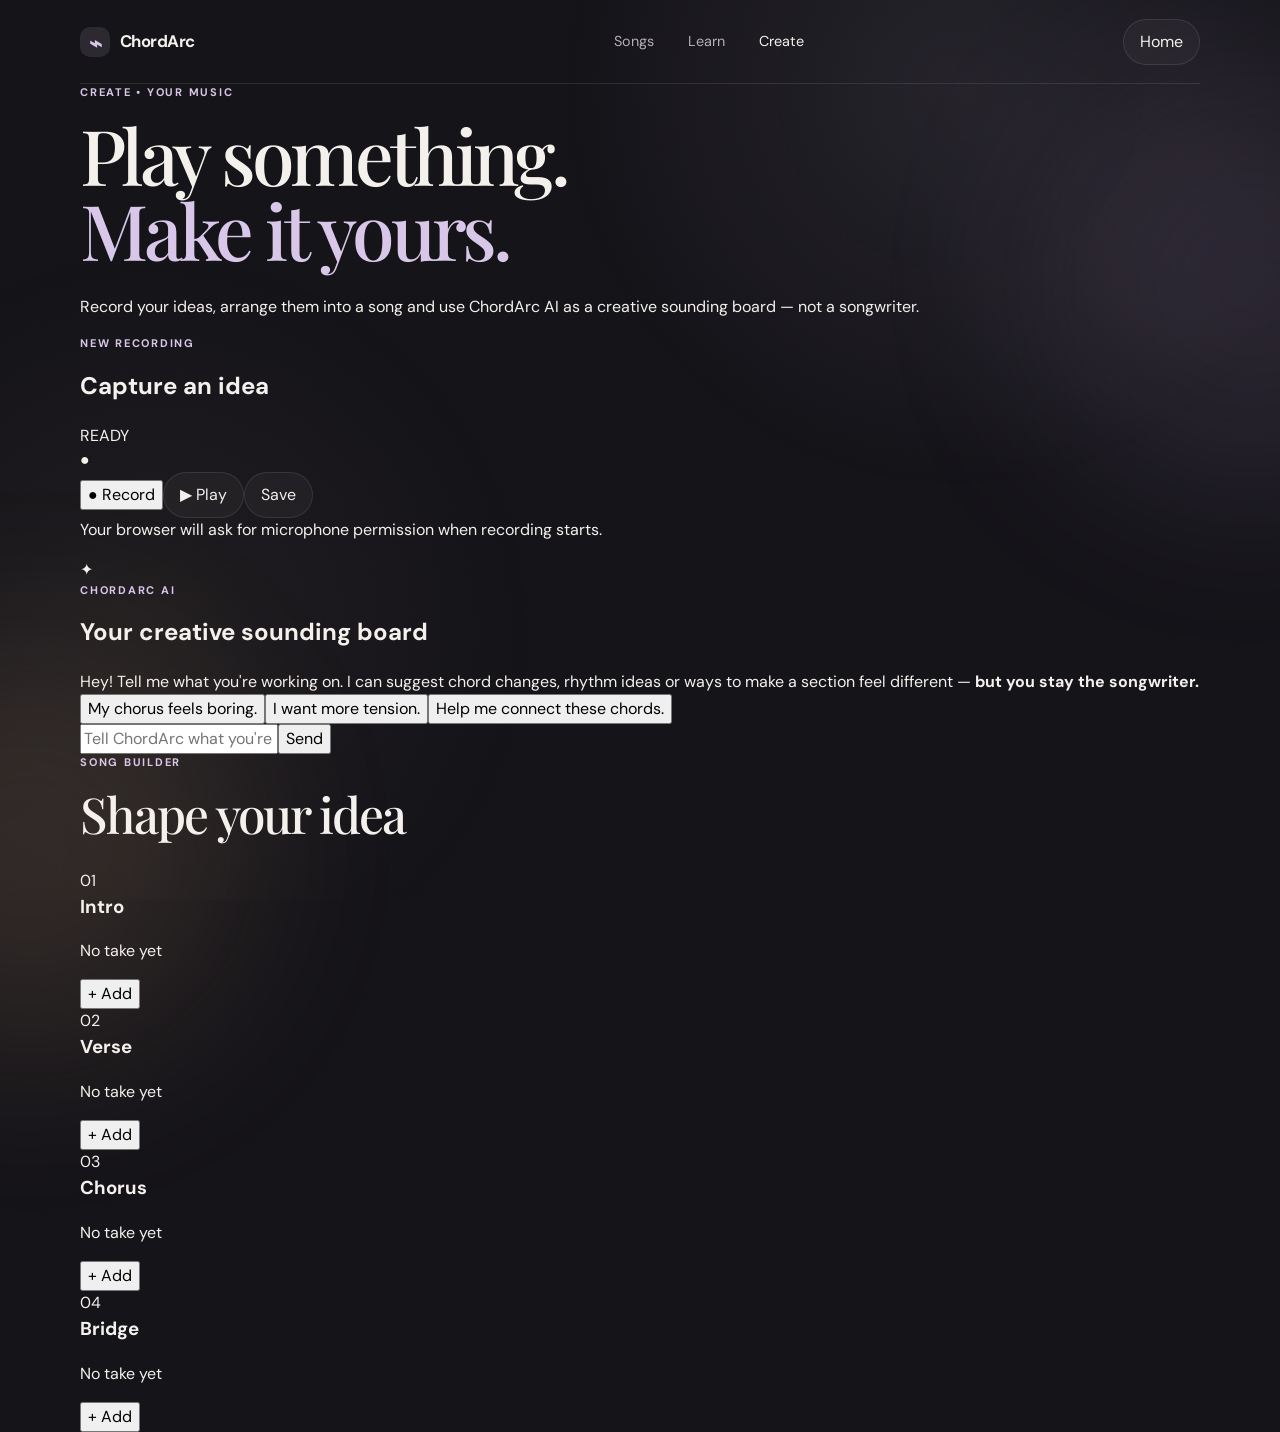
==== create.html @ e97c6695 "Add ChordArc Create workspace" ====
<!DOCTYPE html>
<html lang="en">
<head>
  <meta charset="UTF-8" /><meta name="viewport" content="width=device-width, initial-scale=1.0" />
  <title>Create — ChordArc</title>
  <link rel="preconnect" href="https://fonts.googleapis.com" /><link rel="preconnect" href="https://fonts.gstatic.com" crossorigin />
  <link href="https://fonts.googleapis.com/css2?family=DM+Sans:wght@400;500;600;700&family=Playfair+Display:wght@500;600&display=swap" rel="stylesheet" />
  <link rel="stylesheet" href="styles.css" /><link rel="stylesheet" href="pages.css" />
</head>
<body>
  <div class="ambient ambient-one"></div><div class="ambient ambient-two"></div>
  <header class="site-header"><a class="brand" href="index.html"><span class="brand-mark">⌁</span><span>ChordArc</span></a><nav class="main-nav"><a href="index.html">Songs</a><a href="learn.html">Learn</a><a class="active" href="create.html">Create</a></nav><a class="nav-button" href="index.html">Home</a></header>
  <main class="page-main shell">
    <section class="page-hero create-hero"><p class="eyebrow">CREATE • YOUR MUSIC</p><h1>Play something.<br /><em>Make it yours.</em></h1><p class="page-intro">Record your ideas, arrange them into a song and use ChordArc AI as a creative sounding board — not a songwriter.</p></section>
    <section class="create-workspace">
      <div class="record-panel">
        <div class="workspace-top"><div><p class="eyebrow">NEW RECORDING</p><h2>Capture an idea</h2></div><span class="record-status" id="recordStatus">READY</span></div>
        <div class="record-visual"><div class="record-circle"><span id="recordIcon">●</span></div><div class="wave-lines"><i></i><i></i><i></i><i></i><i></i><i></i><i></i></div></div>
        <div class="record-controls"><button class="record-button" id="recordButton" onclick="toggleRecording()"><span>●</span> Record</button><button class="quiet-button" onclick="showCreateToast('Playback will be available once you record a take.')">▶ Play</button><button class="quiet-button" onclick="showCreateToast('Save your take after recording.')">Save</button></div>
        <p class="record-note">Your browser will ask for microphone permission when recording starts.</p>
      </div>
      <aside class="ai-panel">
        <div class="ai-heading"><div class="ai-avatar">✦</div><div><p class="eyebrow">CHORDARC AI</p><h2>Your creative sounding board</h2></div></div>
        <div class="chat-messages" id="chatMessages"><div class="chat ai">Hey! Tell me what you're working on. I can suggest chord changes, rhythm ideas or ways to make a section feel different — <strong>but you stay the songwriter.</strong></div></div>
        <div class="suggestions"><button onclick="askAI('My chorus feels boring.')">My chorus feels boring.</button><button onclick="askAI('I want more tension.')">I want more tension.</button><button onclick="askAI('Help me connect these chords.')">Help me connect these chords.</button></div>
        <form class="chat-input" onsubmit="sendAI(event)"><input id="aiInput" placeholder="Tell ChordArc what you're hearing..." autocomplete="off" /><button>Send</button></form>
      </aside>
    </section>
    <section class="learning-section"><div class="section-heading"><div><p class="eyebrow">SONG BUILDER</p><h2>Shape your idea</h2></div></div><div class="song-builder"><div class="builder-section"><span>01</span><div><h3>Intro</h3><p>No take yet</p></div><button onclick="showCreateToast('Add a recording to this section.')">+ Add</button></div><div class="builder-section"><span>02</span><div><h3>Verse</h3><p>No take yet</p></div><button onclick="showCreateToast('Add a recording to this section.')">+ Add</button></div><div class="builder-section"><span>03</span><div><h3>Chorus</h3><p>No take yet</p></div><button onclick="showCreateToast('Add a recording to this section.')">+ Add</button></div><div class="builder-section"><span>04</span><div><h3>Bridge</h3><p>No take yet</p></div><button onclick="showCreateToast('Add a recording to this section.')">+ Add</button></div></div></section>
  </main>
  <div class="toast" id="createToast"></div>
  <script>
    let recording=false;
    function toggleRecording(){recording=!recording;document.getElementById('recordButton').innerHTML=recording?'<span>■</span> Stop recording':'<span>●</span> Record';document.getElementById('recordStatus').textContent=recording?'RECORDING':'READY';document.getElementById('recordIcon').textContent=recording?'■':'●';}
    function showCreateToast(m){const t=document.getElementById('createToast');t.textContent=m;t.classList.add('show');clearTimeout(window.ct);window.ct=setTimeout(()=>t.classList.remove('show'),2600);}
    function addMessage(text, cls){const d=document.createElement('div');d.className='chat '+cls;d.textContent=text;document.getElementById('chatMessages').appendChild(d);d.scrollIntoView({behavior:'smooth'});}
    function askAI(text){document.getElementById('aiInput').value=text;sendAI(new Event('submit'));}
    function sendAI(e){e.preventDefault();const input=document.getElementById('aiInput');const text=input.value.trim();if(!text)return;addMessage(text,'user');input.value='';setTimeout(()=>{let reply='Try changing one thing at a time. Keep your original idea, then experiment with the last chord, rhythm, or voicing and compare the feel.';if(text.toLowerCase().includes('boring'))reply='Try changing the rhythm before changing the chords. You could also hold the final chord longer or use a different voicing in the chorus to make it feel larger.';if(text.toLowerCase().includes('tension'))reply='For more tension, try a chord that wants to resolve. A dominant 7th or a borrowed chord can create movement without rewriting your whole progression.';if(text.toLowerCase().includes('connect'))reply='Keep the common tones between the two chords ringing, and look for the smallest possible finger movement. That usually makes a transition feel smoother.';addMessage(reply,'ai');},450);}
  </script>
</body>
</html>
---- styles.css ----
:root {
  --bg: #151419;
  --surface: rgba(31, 29, 36, 0.78);
  --surface-strong: #24212a;
  --text: #f4f0ec;
  --muted: #b5afb7;
  --line: rgba(244, 240, 236, 0.1);
  --accent: #d8c7e8;
  --accent-strong: #c8afdF;
  --warm: #e9c9a7;
  --radius: 24px;
  --shadow: 0 24px 70px rgba(0, 0, 0, 0.22);
}

* { box-sizing: border-box; }
html { scroll-behavior: smooth; }
body {
  margin: 0;
  color: var(--text);
  background: var(--bg);
  font-family: "DM Sans", sans-serif;
  line-height: 1.5;
  overflow-x: hidden;
  transition: background 700ms ease;
}
body::before {
  content: "";
  position: fixed;
  inset: 0;
  pointer-events: none;
  background: radial-gradient(circle at 75% 10%, rgba(216,199,232,.09), transparent 32%), radial-gradient(circle at 12% 70%, rgba(233,201,167,.05), transparent 30%);
  z-index: -2;
}
body[data-vibe="sad"] { --accent: #b9c8df; --accent-strong: #9fb2d1; }
body[data-vibe="warm"] { --accent: #efd0a9; --accent-strong: #e1b988; }
body[data-vibe="calm"] { --accent: #b8d2c4; --accent-strong: #9fbeae; }
body[data-vibe="romantic"] { --accent: #dfb9c8; --accent-strong: #d19eb3; }

button, input { font: inherit; }
button { cursor: pointer; }
a { color: inherit; text-decoration: none; }
.shell { width: min(1120px, calc(100% - 40px)); margin-inline: auto; }

.ambient { position: fixed; width: 420px; height: 420px; border-radius: 50%; filter: blur(90px); opacity: .14; pointer-events: none; z-index: -1; }
.ambient-one { background: #aa91c3; top: 8%; right: -180px; }
.ambient-two { background: #d2a87d; bottom: -160px; left: -180px; }

.site-header { width: min(1120px, calc(100% - 40px)); margin: 0 auto; height: 84px; display: flex; align-items: center; justify-content: space-between; border-bottom: 1px solid var(--line); }
.brand { display: flex; align-items: center; gap: 10px; font-weight: 700; letter-spacing: -.03em; font-size: 1.05rem; }
.brand-mark { display: inline-grid; place-items: center; width: 30px; height: 30px; border-radius: 10px; background: rgba(216,199,232,.12); color: var(--accent); font-size: 1.4rem; }
.main-nav { display: flex; gap: 34px; margin-left: 100px; }
.main-nav a { color: var(--muted); font-size: .9rem; transition: color .2s; }
.main-nav a:hover, .main-nav a.active { color: var(--text); }
.nav-button, .quiet-button { border: 1px solid var(--line); background: rgba(255,255,255,.035); color: var(--text); border-radius: 999px; padding: 10px 16px; }
.nav-button:hover, .quiet-button:hover { background: rgba(255,255,255,.07); }

.hero { min-height: 620px; display: grid; grid-template-columns: 1.2fr .8fr; gap: 80px; align-items: center; padding-block: 80px 100px; }
.eyebrow { margin: 0 0 16px; color: var(--accent); font-size: .69rem; font-weight: 700; letter-spacing: .16em; }
h1, h2, h3, p { margin-top: 0; }
h1 { font-family: "Playfair Display", serif; font-size: clamp(3.3rem, 6vw, 5.8rem); line-height: .98; letter-spacing: -.055em; font-weight: 500; margin-bottom: 28px; }
h1 em { color: var(--accent); font-style: normal; }
.hero-text { max-width: 570px; color: var(--muted); font-size: 1.05rem; margin-bottom: 34px; }
.search-box { display: flex; align-items: center; gap: 10px; width: min(620px, 100%); padding: 7px; border: 1px solid var(--line); background: rgba(255,255,255,.045); border-radius: 16px; box-shadow: var(--shadow); }
.search-icon { color: var(--muted); font-size: 1.7rem; padding-left: 10px; transform: translateY(-2px); }
.search-box input { flex: 1; min-width: 0; border: 0; outline: 0; background: transparent; color: var(--text); padding: 12px 2px; }
.search-box input::placeholder { color: #7f7a82; }
.search-box button, .primary-button { border: 0; background: var(--accent); color: #28222b; font-weight: 700; border-radius: 11px; padding: 12px 18px; }
.search-results { margin-top: 8px; color: var(--muted); font-size: .9rem; }
.search-result { padding: 11px 14px; background: var(--surface); border: 1px solid var(--line); border-radius: 12px; margin-top: 6px; cursor: pointer; }
.search-result:hover { border-color: rgba(216,199,232,.3); }

.hero-card { width: min(340px, 100%); justify-self: end; padding: 26px; border: 1px solid var(--line); background: linear-gradient(145deg, rgba(216,199,232,.11), rgba(255,255,255,.025)); border-radius: 30px; box-shadow: var(--shadow); transform: rotate(2deg); }
.mini-card-top { display: flex; justify-content: space-between; color: var(--muted); font-size: .65rem; letter-spacing: .14em; }
.record-orb { width: 190px; height: 190px; margin: 35px auto 25px; border-radius: 50%; display: grid; place-items: center; background: radial-gradient(circle, #27242c 0 10%, #3b3642 11% 13%, #252229 14% 32%, #3a3440 33% 35%, #242128 36%); box-shadow: inset 0 0 0 1px rgba(255,255,255,.08), 0 20px 50px rgba(0,0,0,.25); }
.record-orb span { width: 45px; height: 45px; display: grid; place-items: center; border-radius: 50%; background: var(--accent); color: #28222b; }
.hero-card h2 { text-align: center; margin-bottom: 2px; font-family: "Playfair Display", serif; font-weight: 500; font-size: 1.7rem; }
.hero-card p { text-align: center; color: var(--muted); font-size: .88rem; }
.mini-progression { display: flex; justify-content: center; gap: 8px; margin: 24px 0 18px; }
.mini-progression span { padding: 7px 12px; border: 1px solid var(--line); border-radius: 9px; background: rgba(255,255,255,.035); font-weight: 600; font-size: .85rem; }
.mini-strum { display: flex; justify-content: center; gap: 16px; color: var(--accent); font-size: 1.2rem; }
.text-link, .card-link { background: none; border: 0; color: var(--accent); font-weight: 600; padding: 0; }
.text-link { display: block; margin: 22px auto 0; }

.section { padding-block: 80px; }
.section-heading { display: flex; align-items: end; justify-content: space-between; gap: 20px; margin-bottom: 30px; }
.section-heading h2, .practice-banner h2 { font-family: "Playfair Display", serif; font-size: clamp(2rem, 4vw, 3.1rem); line-height: 1.05; letter-spacing: -.04em; font-weight: 500; margin: 0; }
.song-grid { display: grid; grid-template-columns: repeat(4, 1fr); gap: 14px; }
.song-card { min-width: 0; padding: 12px; border: 1px solid var(--line); background: rgba(255,255,255,.025); border-radius: 20px; transition: transform .25s, border-color .25s, background .25s; cursor: pointer; }
.song-card:hover { transform: translateY(-5px); border-color: rgba(255,255,255,.18); background: rgba(255,255,255,.045); }
.song-art { height: 190px; border-radius: 14px; display: grid; place-items: center; font-size: 2.5rem; margin-bottom: 14px; }
.vibe-sad .song-art { background: linear-gradient(145deg, #28303c, #4b5365); color: #d1d9e8; }
.vibe-warm .song-art { background: linear-gradient(145deg, #504338, #9a7957); color: #f1d6b5; }
.vibe-calm .song-art { background: linear-gradient(145deg, #283632, #5d756c); color: #c8ddd3; }
.vibe-romantic .song-art { background: linear-gradient(145deg, #49343e, #805d6a); color: #e7c8d3; }
.song-info { padding: 0 4px 5px; }
.song-info h3 { font-size: .96rem; margin-bottom: 2px; }
.song-info p { color: var(--muted); font-size: .78rem; margin: 0; }
.difficulty { display: inline-block; margin: 8px 4px 2px; padding: 4px 8px; border-radius: 999px; background: rgba(255,255,255,.06); color: var(--muted); font-size: .65rem; }

.learn-section { border-top: 1px solid var(--line); }
.learn-grid { display: grid; grid-template-columns: 1.3fr 1fr 1fr; gap: 14px; }
.learn-card { position: relative; min-height: 320px; padding: 25px; border: 1px solid var(--line); border-radius: var(--radius); background: rgba(255,255,255,.025); overflow: hidden; cursor: pointer; transition: transform .25s, background .25s; }
.learn-card:hover { transform: translateY(-4px); background: rgba(255,255,255,.045); }
.learn-card.featured { background: linear-gradient(145deg, rgba(216,199,232,.12), rgba(255,255,255,.025)); }
.card-number { color: #77717b; font-size: .72rem; letter-spacing: .12em; }
.learn-card h3 { margin: 45px 0 6px; font-family: "Playfair Display", serif; font-size: 1.6rem; font-weight: 500; }
.learn-card p { color: var(--muted); font-size: .85rem; max-width: 240px; }
.card-link { position: absolute; bottom: 25px; left: 25px; font-size: .78rem; }
.fake-chord { position: absolute; right: 24px; top: 30px; width: 72px; height: 95px; display: flex; justify-content: space-between; padding: 0 7px; border-left: 2px solid rgba(255,255,255,.28); border-right: 2px solid rgba(255,255,255,.28); }
.fake-chord::before { content: ""; position: absolute; inset: 5px 0; background: repeating-linear-gradient(to bottom, rgba(255,255,255,.28) 0 1px, transparent 1px 18px); }
.fake-chord i { position: relative; z-index: 1; width: 7px; height: 7px; border-radius: 50%; background: var(--accent); margin-top: 29px; box-shadow: 0 0 0 3px rgba(216,199,232,.1); }
.fake-chord.large { width: 92px; height: 120px; }

.practice-banner { margin-top: 80px; margin-bottom: 80px; padding: 55px; border: 1px solid var(--line); border-radius: 30px; background: linear-gradient(120deg, rgba(233,201,167,.08), rgba(216,199,232,.08)); display: flex; align-items: center; justify-content: space-between; gap: 40px; }
.practice-banner p:not(.eyebrow) { color: var(--muted); max-width: 550px; margin: 15px 0 0; }
.practice-beat { display: flex; gap: 8px; align-items: center; color: var(--accent); font-size: 1.5rem; }
.practice-beat span:nth-child(2), .practice-beat span:nth-child(5) { transform: translateY(12px); }
.site-footer { border-top: 1px solid var(--line); padding-block: 30px 50px; display: flex; justify-content: space-between; color: var(--muted); font-size: .8rem; }
.site-footer > div { color: var(--text); font-weight: 600; display: flex; gap: 8px; align-items: center; }

.modal-backdrop { position: fixed; inset: 0; z-index: 10; display: grid; place-items: center; padding: 20px; background: rgba(10,9,12,.72); backdrop-filter: blur(12px); }
.modal-backdrop[hidden] { display: none; }
.modal { position: relative; width: min(560px, 100%); max-height: 90vh; overflow: auto; padding: 36px; border: 1px solid var(--line); border-radius: 28px; background: #211f26; box-shadow: var(--shadow); }
.modal-close { position: absolute; right: 18px; top: 14px; width: 36px; height: 36px; border: 0; background: rgba(255,255,255,.06); color: var(--text); border-radius: 50%; font-size: 1.5rem; }
.modal h2 { font-family: "Playfair Display", serif; font-size: 2.5rem; margin-bottom: 2px; font-weight: 500; }
.modal > p:not(.eyebrow) { color: var(--muted); }
.modal-meta { display: flex; flex-wrap: wrap; gap: 8px; margin: 22px 0 28px; }
.modal-meta span { padding: 7px 10px; border: 1px solid var(--line); border-radius: 999px; color: var(--muted); font-size: .72rem; }
.modal-block { padding: 20px 0; border-top: 1px solid var(--line); }
.modal-block h3 { font-size: .78rem; text-transform: uppercase; letter-spacing: .1em; color: var(--muted); }
.progression { display: flex; gap: 10px; }
.progression b { display: grid; place-items: center; width: 54px; height: 54px; border-radius: 13px; background: rgba(216,199,232,.1); color: var(--accent); }
.strumming { display: flex; gap: 20px; font-size: 1.5rem; color: var(--accent); margin-bottom: 8px; }
.modal-block p { color: var(--muted); font-size: .82rem; margin: 0; }
.primary-button { margin-top: 10px; }
.toast { position: fixed; left: 50%; bottom: 25px; transform: translate(-50%, 20px); opacity: 0; pointer-events: none; padding: 12px 17px; border: 1px solid var(--line); border-radius: 999px; background: #26232c; color: var(--text); font-size: .8rem; transition: opacity .25s, transform .25s; z-index: 20; }
.toast.show { opacity: 1; transform: translate(-50%, 0); }

@media (max-width: 850px) {
  .main-nav { margin-left: 0; }
  .hero { grid-template-columns: 1fr; gap: 45px; padding-top: 55px; }
  .hero-card { justify-self: start; width: min(390px, 100%); }
  .song-grid { grid-template-columns: repeat(2, 1fr); }
  .learn-grid { grid-template-columns: 1fr; }
}
@media (max-width: 600px) {
  .shell, .site-header { width: min(100% - 28px, 1120px); }
  .site-header { height: 70px; }
  .main-nav { gap: 15px; }
  .nav-button { display: none; }
  h1 { font-size: 3.15rem; }
  .hero { padding-block: 50px 70px; }
  .search-box button { padding-inline: 13px; }
  .song-grid { grid-template-columns: 1fr 1fr; gap: 9px; }
  .song-art { height: 150px; }
  .practice-banner { padding: 32px 25px; align-items: flex-start; flex-direction: column; }
  .practice-beat { display: none; }
  .site-footer { flex-direction: column; gap: 10px; }
}
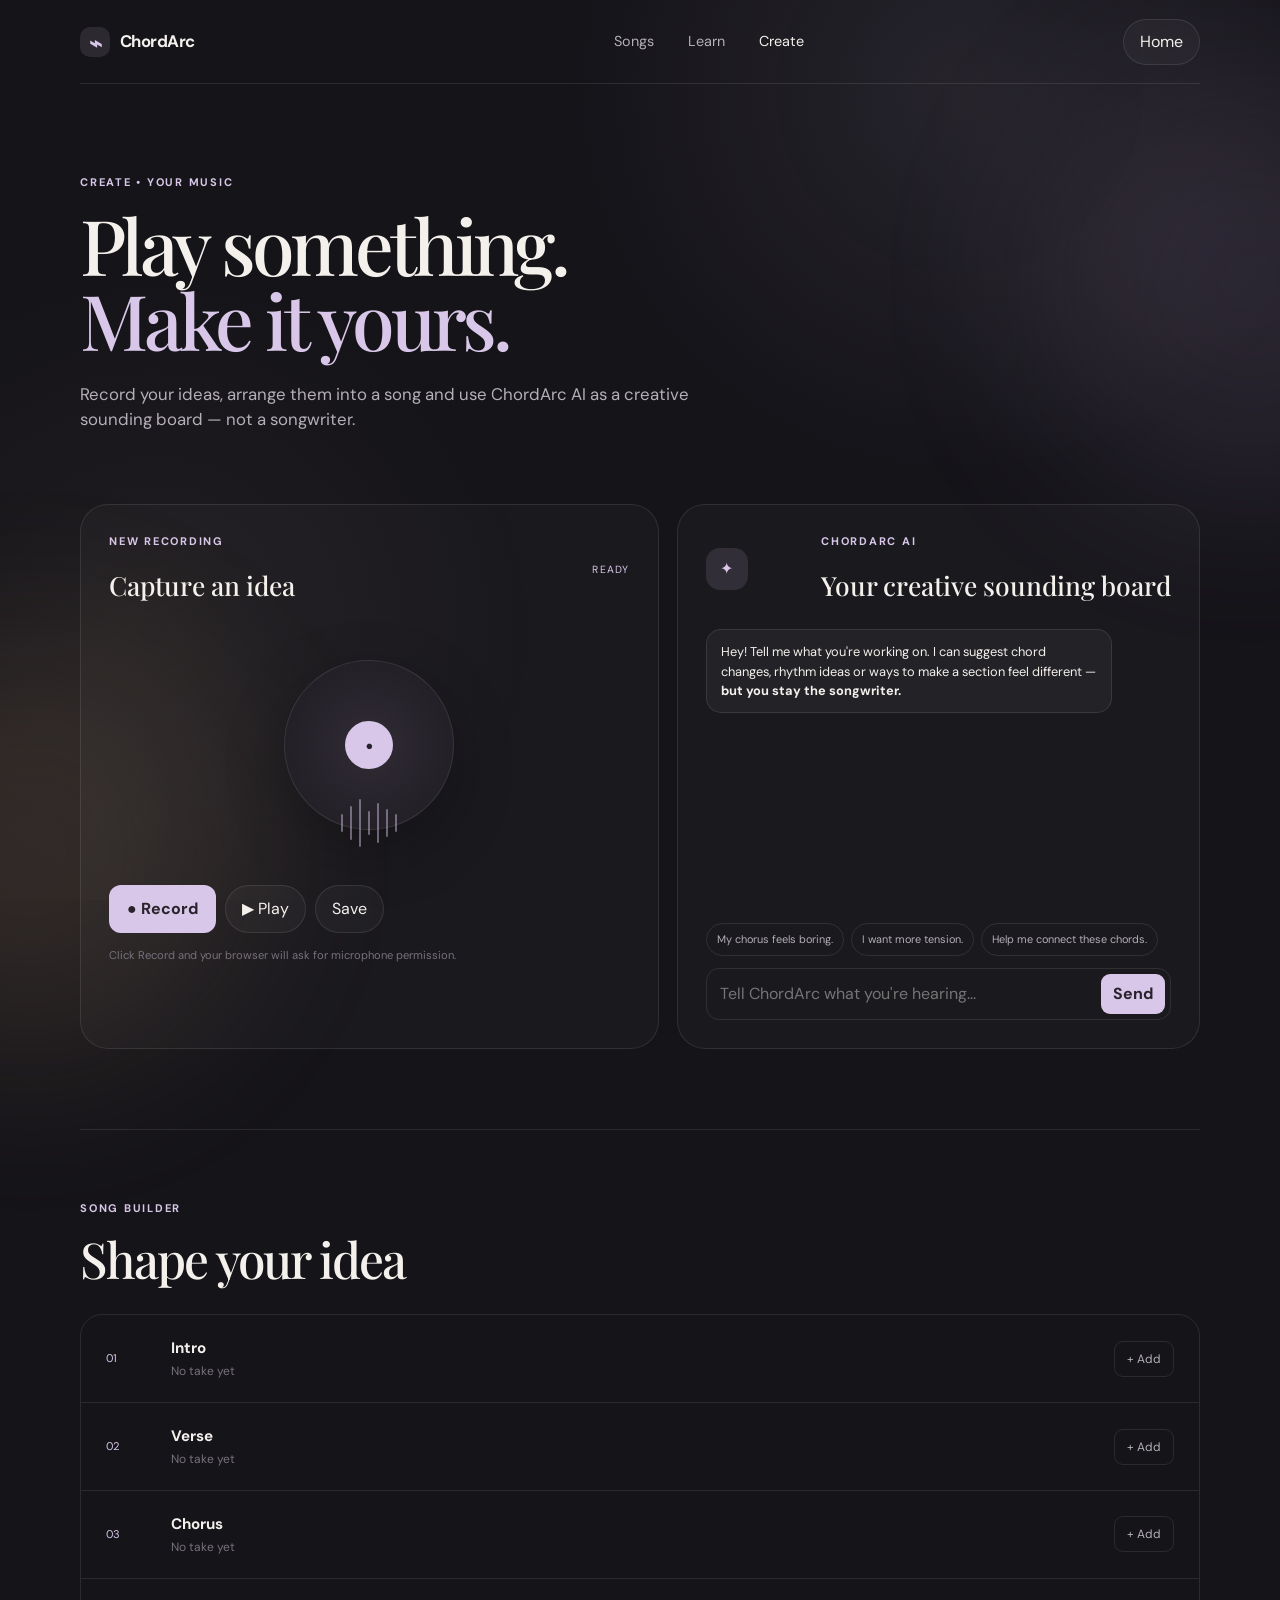
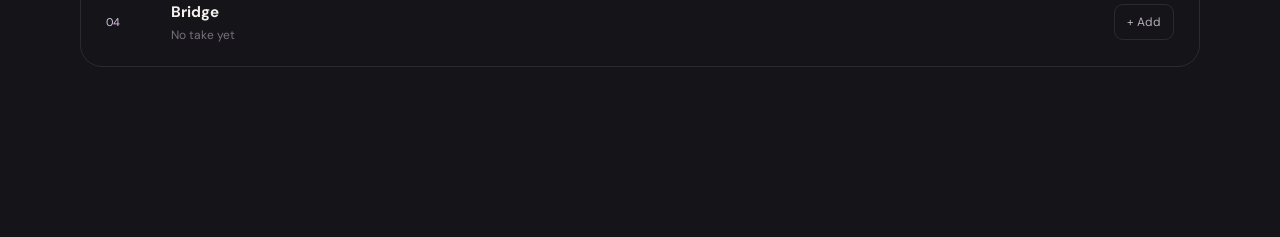
==== commit b83f882e: "Add real browser guitar recording and playback" ====
--- a/create.html
+++ b/create.html
@@ -1,41 +1,9 @@
-<!DOCTYPE html>
-<html lang="en">
-<head>
-  <meta charset="UTF-8" /><meta name="viewport" content="width=device-width, initial-scale=1.0" />
-  <title>Create — ChordArc</title>
-  <link rel="preconnect" href="https://fonts.googleapis.com" /><link rel="preconnect" href="https://fonts.gstatic.com" crossorigin />
-  <link href="https://fonts.googleapis.com/css2?family=DM+Sans:wght@400;500;600;700&family=Playfair+Display:wght@500;600&display=swap" rel="stylesheet" />
-  <link rel="stylesheet" href="styles.css" /><link rel="stylesheet" href="pages.css" />
-</head>
-<body>
-  <div class="ambient ambient-one"></div><div class="ambient ambient-two"></div>
-  <header class="site-header"><a class="brand" href="index.html"><span class="brand-mark">⌁</span><span>ChordArc</span></a><nav class="main-nav"><a href="index.html">Songs</a><a href="learn.html">Learn</a><a class="active" href="create.html">Create</a></nav><a class="nav-button" href="index.html">Home</a></header>
-  <main class="page-main shell">
-    <section class="page-hero create-hero"><p class="eyebrow">CREATE • YOUR MUSIC</p><h1>Play something.<br /><em>Make it yours.</em></h1><p class="page-intro">Record your ideas, arrange them into a song and use ChordArc AI as a creative sounding board — not a songwriter.</p></section>
-    <section class="create-workspace">
-      <div class="record-panel">
-        <div class="workspace-top"><div><p class="eyebrow">NEW RECORDING</p><h2>Capture an idea</h2></div><span class="record-status" id="recordStatus">READY</span></div>
-        <div class="record-visual"><div class="record-circle"><span id="recordIcon">●</span></div><div class="wave-lines"><i></i><i></i><i></i><i></i><i></i><i></i><i></i></div></div>
-        <div class="record-controls"><button class="record-button" id="recordButton" onclick="toggleRecording()"><span>●</span> Record</button><button class="quiet-button" onclick="showCreateToast('Playback will be available once you record a take.')">▶ Play</button><button class="quiet-button" onclick="showCreateToast('Save your take after recording.')">Save</button></div>
-        <p class="record-note">Your browser will ask for microphone permission when recording starts.</p>
-      </div>
-      <aside class="ai-panel">
-        <div class="ai-heading"><div class="ai-avatar">✦</div><div><p class="eyebrow">CHORDARC AI</p><h2>Your creative sounding board</h2></div></div>
-        <div class="chat-messages" id="chatMessages"><div class="chat ai">Hey! Tell me what you're working on. I can suggest chord changes, rhythm ideas or ways to make a section feel different — <strong>but you stay the songwriter.</strong></div></div>
-        <div class="suggestions"><button onclick="askAI('My chorus feels boring.')">My chorus feels boring.</button><button onclick="askAI('I want more tension.')">I want more tension.</button><button onclick="askAI('Help me connect these chords.')">Help me connect these chords.</button></div>
-        <form class="chat-input" onsubmit="sendAI(event)"><input id="aiInput" placeholder="Tell ChordArc what you're hearing..." autocomplete="off" /><button>Send</button></form>
-      </aside>
-    </section>
-    <section class="learning-section"><div class="section-heading"><div><p class="eyebrow">SONG BUILDER</p><h2>Shape your idea</h2></div></div><div class="song-builder"><div class="builder-section"><span>01</span><div><h3>Intro</h3><p>No take yet</p></div><button onclick="showCreateToast('Add a recording to this section.')">+ Add</button></div><div class="builder-section"><span>02</span><div><h3>Verse</h3><p>No take yet</p></div><button onclick="showCreateToast('Add a recording to this section.')">+ Add</button></div><div class="builder-section"><span>03</span><div><h3>Chorus</h3><p>No take yet</p></div><button onclick="showCreateToast('Add a recording to this section.')">+ Add</button></div><div class="builder-section"><span>04</span><div><h3>Bridge</h3><p>No take yet</p></div><button onclick="showCreateToast('Add a recording to this section.')">+ Add</button></div></div></section>
-  </main>
-  <div class="toast" id="createToast"></div>
-  <script>
-    let recording=false;
-    function toggleRecording(){recording=!recording;document.getElementById('recordButton').innerHTML=recording?'<span>■</span> Stop recording':'<span>●</span> Record';document.getElementById('recordStatus').textContent=recording?'RECORDING':'READY';document.getElementById('recordIcon').textContent=recording?'■':'●';}
-    function showCreateToast(m){const t=document.getElementById('createToast');t.textContent=m;t.classList.add('show');clearTimeout(window.ct);window.ct=setTimeout(()=>t.classList.remove('show'),2600);}
-    function addMessage(text, cls){const d=document.createElement('div');d.className='chat '+cls;d.textContent=text;document.getElementById('chatMessages').appendChild(d);d.scrollIntoView({behavior:'smooth'});}
-    function askAI(text){document.getElementById('aiInput').value=text;sendAI(new Event('submit'));}
-    function sendAI(e){e.preventDefault();const input=document.getElementById('aiInput');const text=input.value.trim();if(!text)return;addMessage(text,'user');input.value='';setTimeout(()=>{let reply='Try changing one thing at a time. Keep your original idea, then experiment with the last chord, rhythm, or voicing and compare the feel.';if(text.toLowerCase().includes('boring'))reply='Try changing the rhythm before changing the chords. You could also hold the final chord longer or use a different voicing in the chorus to make it feel larger.';if(text.toLowerCase().includes('tension'))reply='For more tension, try a chord that wants to resolve. A dominant 7th or a borrowed chord can create movement without rewriting your whole progression.';if(text.toLowerCase().includes('connect'))reply='Keep the common tones between the two chords ringing, and look for the smallest possible finger movement. That usually makes a transition feel smoother.';addMessage(reply,'ai');},450);}
-  </script>
-</body>
-</html>
+<!DOCTYPE html><html lang="en"><head><meta charset="UTF-8"/><meta name="viewport" content="width=device-width,initial-scale=1.0"/><title>Create — ChordArc</title><link rel="preconnect" href="https://fonts.googleapis.com"/><link rel="preconnect" href="https://fonts.gstatic.com" crossorigin/><link href="https://fonts.googleapis.com/css2?family=DM+Sans:wght@400;500;600;700&family=Playfair+Display:wght@500;600&display=swap" rel="stylesheet"/><link rel="stylesheet" href="styles.css"/><link rel="stylesheet" href="pages.css"/></head><body><div class="ambient ambient-one"></div><div class="ambient ambient-two"></div><header class="site-header"><a class="brand" href="index.html"><span class="brand-mark">⌁</span><span>ChordArc</span></a><nav class="main-nav"><a href="index.html">Songs</a><a href="learn.html">Learn</a><a class="active" href="create.html">Create</a></nav><a class="nav-button" href="index.html">Home</a></header><main class="page-main shell"><section class="page-hero create-hero"><p class="eyebrow">CREATE • YOUR MUSIC</p><h1>Play something.<br/><em>Make it yours.</em></h1><p class="page-intro">Record your ideas, arrange them into a song and use ChordArc AI as a creative sounding board — not a songwriter.</p></section><section class="create-workspace"><div class="record-panel" id="recordPanel"><div class="workspace-top"><div><p class="eyebrow">NEW RECORDING</p><h2>Capture an idea</h2></div><span class="record-status" id="recordStatus">READY</span></div><div class="record-visual"><div class="record-circle"><span id="recordIcon">●</span></div><div class="wave-lines"><i></i><i></i><i></i><i></i><i></i><i></i><i></i></div></div><div class="record-controls"><button class="record-button" id="recordButton" type="button" onclick="toggleRecording()"><span>●</span> Record</button><button class="quiet-button" id="playButton" type="button" onclick="playRecording()" disabled>▶ Play</button><button class="quiet-button" id="saveButton" type="button" onclick="downloadRecording()" disabled>Save</button></div><audio id="audioPlayer" controls hidden></audio><p class="record-note" id="recordNote">Click Record and your browser will ask for microphone permission.</p></div><aside class="ai-panel"><div class="ai-heading"><div class="ai-avatar">✦</div><div><p class="eyebrow">CHORDARC AI</p><h2>Your creative sounding board</h2></div></div><div class="chat-messages" id="chatMessages"><div class="chat ai">Hey! Tell me what you're working on. I can suggest chord changes, rhythm ideas or ways to make a section feel different — <strong>but you stay the songwriter.</strong></div></div><div class="suggestions"><button type="button" onclick="askAI('My chorus feels boring.')">My chorus feels boring.</button><button type="button" onclick="askAI('I want more tension.')">I want more tension.</button><button type="button" onclick="askAI('Help me connect these chords.')">Help me connect these chords.</button></div><form class="chat-input" onsubmit="sendAI(event)"><input id="aiInput" placeholder="Tell ChordArc what you're hearing..." autocomplete="off"/><button>Send</button></form></aside></section><section class="learning-section"><div class="section-heading"><div><p class="eyebrow">SONG BUILDER</p><h2>Shape your idea</h2></div></div><div class="song-builder"><div class="builder-section"><span>01</span><div><h3>Intro</h3><p id="introStatus">No take yet</p></div><button type="button" onclick="addTake('Intro')">+ Add</button></div><div class="builder-section"><span>02</span><div><h3>Verse</h3><p id="verseStatus">No take yet</p></div><button type="button" onclick="addTake('Verse')">+ Add</button></div><div class="builder-section"><span>03</span><div><h3>Chorus</h3><p id="chorusStatus">No take yet</p></div><button type="button" onclick="addTake('Chorus')">+ Add</button></div><div class="builder-section"><span>04</span><div><h3>Bridge</h3><p id="bridgeStatus">No take yet</p></div><button type="button" onclick="addTake('Bridge')">+ Add</button></div></div></section></main><div class="toast" id="createToast"></div><script>
+let mediaRecorder=null;let audioChunks=[];let recordingBlob=null;let recordingUrl=null;let stream=null;
+async function toggleRecording(){if(mediaRecorder&&mediaRecorder.state==='recording'){stopRecording();return}if(!navigator.mediaDevices||!navigator.mediaDevices.getUserMedia){showCreateToast('Microphone recording is not supported in this browser.');return}try{stream=await navigator.mediaDevices.getUserMedia({audio:true});audioChunks=[];const options=MediaRecorder.isTypeSupported('audio/webm;codecs=opus')?{mimeType:'audio/webm;codecs=opus'}:{};mediaRecorder=new MediaRecorder(stream,options);mediaRecorder.ondataavailable=e=>{if(e.data.size)audioChunks.push(e.data)};mediaRecorder.onstop=()=>{recordingBlob=new Blob(audioChunks,{type:mediaRecorder.mimeType||'audio/webm'});if(recordingUrl)URL.revokeObjectURL(recordingUrl);recordingUrl=URL.createObjectURL(recordingBlob);const player=document.getElementById('audioPlayer');player.src=recordingUrl;player.hidden=false;document.getElementById('playButton').disabled=false;document.getElementById('saveButton').disabled=false;document.getElementById('recordNote').textContent='Take recorded. Use Play to listen, Save to download, or add it to a section.';if(stream){stream.getTracks().forEach(t=>t.stop());stream=null}};mediaRecorder.start();document.getElementById('recordButton').innerHTML='<span>■</span> Stop recording';document.getElementById('recordStatus').textContent='RECORDING';document.getElementById('recordIcon').textContent='■';document.getElementById('recordPanel').classList.add('recording');document.getElementById('recordNote').textContent='Recording your microphone…';}catch(err){showCreateToast(err.name==='NotAllowedError'?'Microphone permission was denied. Allow it in your browser settings and try again.':'Could not access your microphone.');}}
+function stopRecording(){if(mediaRecorder&&mediaRecorder.state==='recording')mediaRecorder.stop();document.getElementById('recordButton').innerHTML='<span>●</span> Record';document.getElementById('recordStatus').textContent='READY';document.getElementById('recordIcon').textContent='●';document.getElementById('recordPanel').classList.remove('recording')}
+function playRecording(){const p=document.getElementById('audioPlayer');if(!recordingUrl)return;p.hidden=false;p.play().catch(()=>showCreateToast('Press Play on the audio player to listen.'))}
+function downloadRecording(){if(!recordingUrl)return;const a=document.createElement('a');a.href=recordingUrl;a.download='chordarc-guitar-take.webm';a.click()}
+function addTake(section){if(!recordingUrl){showCreateToast('Record a take first.');return}document.getElementById(section.toLowerCase()+'Status').textContent='Your recorded take • ready to play';showCreateToast(`Take added to ${section}.`)}
+function showCreateToast(m){const t=document.getElementById('createToast');t.textContent=m;t.classList.add('show');clearTimeout(window.ct);window.ct=setTimeout(()=>t.classList.remove('show'),3000)}function addMessage(text,cls){const d=document.createElement('div');d.className='chat '+cls;d.textContent=text;document.getElementById('chatMessages').appendChild(d);d.scrollIntoView({behavior:'smooth'})}function askAI(text){document.getElementById('aiInput').value=text;sendAI(new Event('submit'))}function sendAI(e){e.preventDefault();const input=document.getElementById('aiInput');const text=input.value.trim();if(!text)return;addMessage(text,'user');input.value='';setTimeout(()=>{let reply='Try changing one thing at a time. Keep your original idea, then experiment with the last chord, rhythm, or voicing and compare the feel.';const q=text.toLowerCase();if(q.includes('boring'))reply='Try changing the rhythm before changing the chords. You could also hold the final chord longer or use a different voicing in the chorus to make it feel larger.';else if(q.includes('tension'))reply='For more tension, try a chord that wants to resolve. A dominant 7th can create movement without rewriting your whole progression.';else if(q.includes('connect'))reply='Keep common tones ringing and look for the smallest possible finger movement. That usually makes a transition feel smoother.';addMessage(reply,'ai')},450)}
+</script></body></html>
--- a/pages.css
+++ b/pages.css
@@ -0,0 +1 @@
+.page-main{padding-bottom:100px}.page-hero{padding:90px 0 65px;max-width:780px}.page-hero h1{margin-bottom:25px}.page-hero h1 em{color:var(--accent);font-style:normal}.page-intro{color:var(--muted);font-size:1.05rem;max-width:680px}.learning-section{padding:70px 0;border-top:1px solid var(--line)}.lesson-grid{display:grid;grid-template-columns:repeat(3,1fr);gap:14px}.lesson-card{position:relative;text-align:left;min-height:310px;padding:25px;border:1px solid var(--line);border-radius:var(--radius);background:rgba(255,255,255,.025);color:var(--text);cursor:pointer;transition:.25s}.lesson-card:hover{transform:translateY(-4px);background:rgba(255,255,255,.045);border-color:rgba(255,255,255,.18)}.lesson-featured{background:linear-gradient(145deg,rgba(216,199,232,.12),rgba(255,255,255,.025))}.lesson-tag{color:var(--muted);font-size:.67rem;letter-spacing:.12em}.lesson-card h3{font-family:"Playfair Display",serif;font-weight:500;font-size:1.55rem;margin:35px 0 5px}.lesson-card p{color:var(--muted);font-size:.83rem;margin-bottom:20px}.lesson-card b{color:var(--accent);font-size:.78rem}.chord-diagram{position:absolute;right:25px;top:28px;width:75px;height:100px;display:grid;grid-template-columns:repeat(6,1fr);align-items:start;color:var(--muted);font-size:.7rem}.chord-diagram i{height:88px;border-left:1px solid rgba(255,255,255,.25);grid-row:2}.chord-diagram:after{content:"";position:absolute;left:0;right:0;top:20px;height:2px;background:rgba(255,255,255,.35);box-shadow:0 18px 0 rgba(255,255,255,.2),0 36px 0 rgba(255,255,255,.2),0 54px 0 rgba(255,255,255,.2)}.chord-diagram .dot{position:absolute;width:9px;height:9px;border:0;border-radius:50%;background:var(--accent);z-index:2}.skill-grid{display:grid;grid-template-columns:repeat(4,1fr);gap:14px}.skill-card{min-height:210px;padding:24px;border:1px solid var(--line);border-radius:20px;background:rgba(255,255,255,.025);color:var(--text);text-align:left;cursor:pointer;transition:.25s}.skill-card:hover{transform:translateY(-4px);background:rgba(255,255,255,.045);border-color:rgba(255,255,255,.18)}.skill-card>span{color:var(--accent);font-size:.7rem}.skill-card h3{font-family:"Playfair Display",serif;font-weight:500;font-size:1.35rem;margin:35px 0 8px}.skill-card p{color:var(--muted);font-size:.82rem}.lesson-big-diagram{height:250px;margin:25px 0;border:1px solid var(--line);border-radius:18px;background:rgba(255,255,255,.025);position:relative}.big-strings{position:absolute;left:55px;right:55px;top:40px;display:flex;justify-content:space-between;z-index:1}.big-strings i{border-left:1px solid rgba(255,255,255,.3);height:175px}.big-frets{position:absolute;left:55px;right:55px;top:40px;display:flex;flex-direction:column;gap:34px;z-index:2}.big-frets span{height:1px;background:rgba(255,255,255,.25)}.big-nut{position:absolute;left:55px;right:55px;top:36px;height:5px;background:rgba(255,255,255,.55);border-radius:3px;z-index:3}.big-dots{position:absolute;left:55px;right:55px;top:40px;height:175px;z-index:5;pointer-events:none}.big-dot{position:absolute;width:22px;height:22px;margin-left:-11px;margin-top:-11px;border-radius:50%;background:var(--accent);color:#28222b;display:grid;place-items:center;font-size:.6rem;font-weight:700;box-shadow:0 4px 12px rgba(0,0,0,.25)}.string-labels{position:absolute;left:45px;right:45px;bottom:13px;display:flex;justify-content:space-between;color:#77717b;font-size:.62rem}.open-label{position:absolute;left:45px;right:45px;top:8px;display:flex;justify-content:space-between;color:#77717b;font-size:.75rem}.create-workspace{display:grid;grid-template-columns:1.05fr .95fr;gap:18px;padding:10px 0 80px}.record-panel,.ai-panel{border:1px solid var(--line);border-radius:28px;background:rgba(255,255,255,.025);padding:28px}.workspace-top,.ai-heading{display:flex;justify-content:space-between;align-items:center;gap:15px}.workspace-top h2,.ai-heading h2{font-family:"Playfair Display",serif;font-weight:500;margin:0;font-size:1.65rem}.record-status{font-size:.65rem;letter-spacing:.12em;color:var(--accent)}.record-visual{height:280px;display:grid;place-items:center;position:relative}.record-circle{width:170px;height:170px;border-radius:50%;display:grid;place-items:center;background:radial-gradient(circle,#302b34,#1e1b22);box-shadow:0 20px 60px rgba(0,0,0,.25),inset 0 0 0 1px var(--line)}.record-circle span{width:48px;height:48px;border-radius:50%;display:grid;place-items:center;background:var(--accent);color:#28222b;font-size:.8rem}.record-panel.recording .record-circle span{animation:pulse 1.2s infinite}@keyframes pulse{50%{transform:scale(1.12);opacity:.75}}.wave-lines{position:absolute;left:8%;right:8%;bottom:35px;display:flex;align-items:center;justify-content:center;gap:7px;height:55px}.wave-lines i{width:2px;height:var(--h,30px);background:rgba(216,199,232,.45);border-radius:4px}.wave-lines i:nth-child(1){--h:18px}.wave-lines i:nth-child(2){--h:34px}.wave-lines i:nth-child(3){--h:48px}.wave-lines i:nth-child(4){--h:24px}.wave-lines i:nth-child(5){--h:40px}.wave-lines i:nth-child(6){--h:28px}.wave-lines i:nth-child(7){--h:18px}.record-controls{display:flex;gap:9px;flex-wrap:wrap}.record-button{border:0;border-radius:12px;padding:12px 18px;background:var(--accent);color:#28222b;font-weight:700;cursor:pointer}.quiet-button{cursor:pointer}.record-note{color:#77717b;font-size:.7rem;margin:14px 0 0}.ai-avatar{width:42px;height:42px;border-radius:14px;background:rgba(216,199,232,.12);display:grid;place-items:center;color:var(--accent)}.chat-messages{height:280px;overflow:auto;margin:24px 0 14px;padding-right:4px}.chat{max-width:88%;padding:12px 14px;border-radius:15px;margin-bottom:10px;font-size:.8rem;line-height:1.5}.chat.ai{background:rgba(255,255,255,.045);border:1px solid var(--line)}.chat.user{margin-left:auto;background:rgba(216,199,232,.12);color:#eee6f3}.suggestions{display:flex;gap:7px;flex-wrap:wrap;margin-bottom:12px}.suggestions button{border:1px solid var(--line);background:transparent;color:var(--muted);border-radius:999px;padding:7px 10px;font-size:.68rem;cursor:pointer}.chat-input{display:flex;gap:7px;border:1px solid var(--line);border-radius:13px;padding:5px}.chat-input input{flex:1;min-width:0;border:0;outline:0;background:transparent;color:var(--text);padding:8px}.chat-input button{border:0;background:var(--accent);color:#28222b;border-radius:9px;padding:8px 12px;font-weight:700;cursor:pointer}.song-builder{border:1px solid var(--line);border-radius:22px;overflow:hidden}.builder-section{display:grid;grid-template-columns:55px 1fr auto;align-items:center;gap:10px;padding:22px 25px;border-bottom:1px solid var(--line)}.builder-section:last-child{border-bottom:0}.builder-section>span{color:var(--accent);font-size:.7rem}.builder-section h3{margin:0 0 2px;font-size:.95rem}.builder-section p{margin:0;color:#77717b;font-size:.75rem}.builder-section button{border:1px solid var(--line);background:transparent;color:var(--muted);border-radius:9px;padding:8px 12px;font-size:.75rem;cursor:pointer}.create-hero{padding-bottom:45px}.toast{position:fixed;left:50%;bottom:25px;transform:translate(-50%,20px);opacity:0;pointer-events:none;padding:12px 17px;border:1px solid var(--line);border-radius:999px;background:#26232c;color:var(--text);font-size:.8rem;transition:.25s;z-index:20}.toast.show{opacity:1;transform:translate(-50%,0)}@media(max-width:850px){.lesson-grid,.skill-grid{grid-template-columns:1fr 1fr}.create-workspace{grid-template-columns:1fr}}@media(max-width:600px){.lesson-grid,.skill-grid{grid-template-columns:1fr}.page-hero{padding-top:55px}.record-panel,.ai-panel{padding:22px}.builder-section{grid-template-columns:35px 1fr auto}}
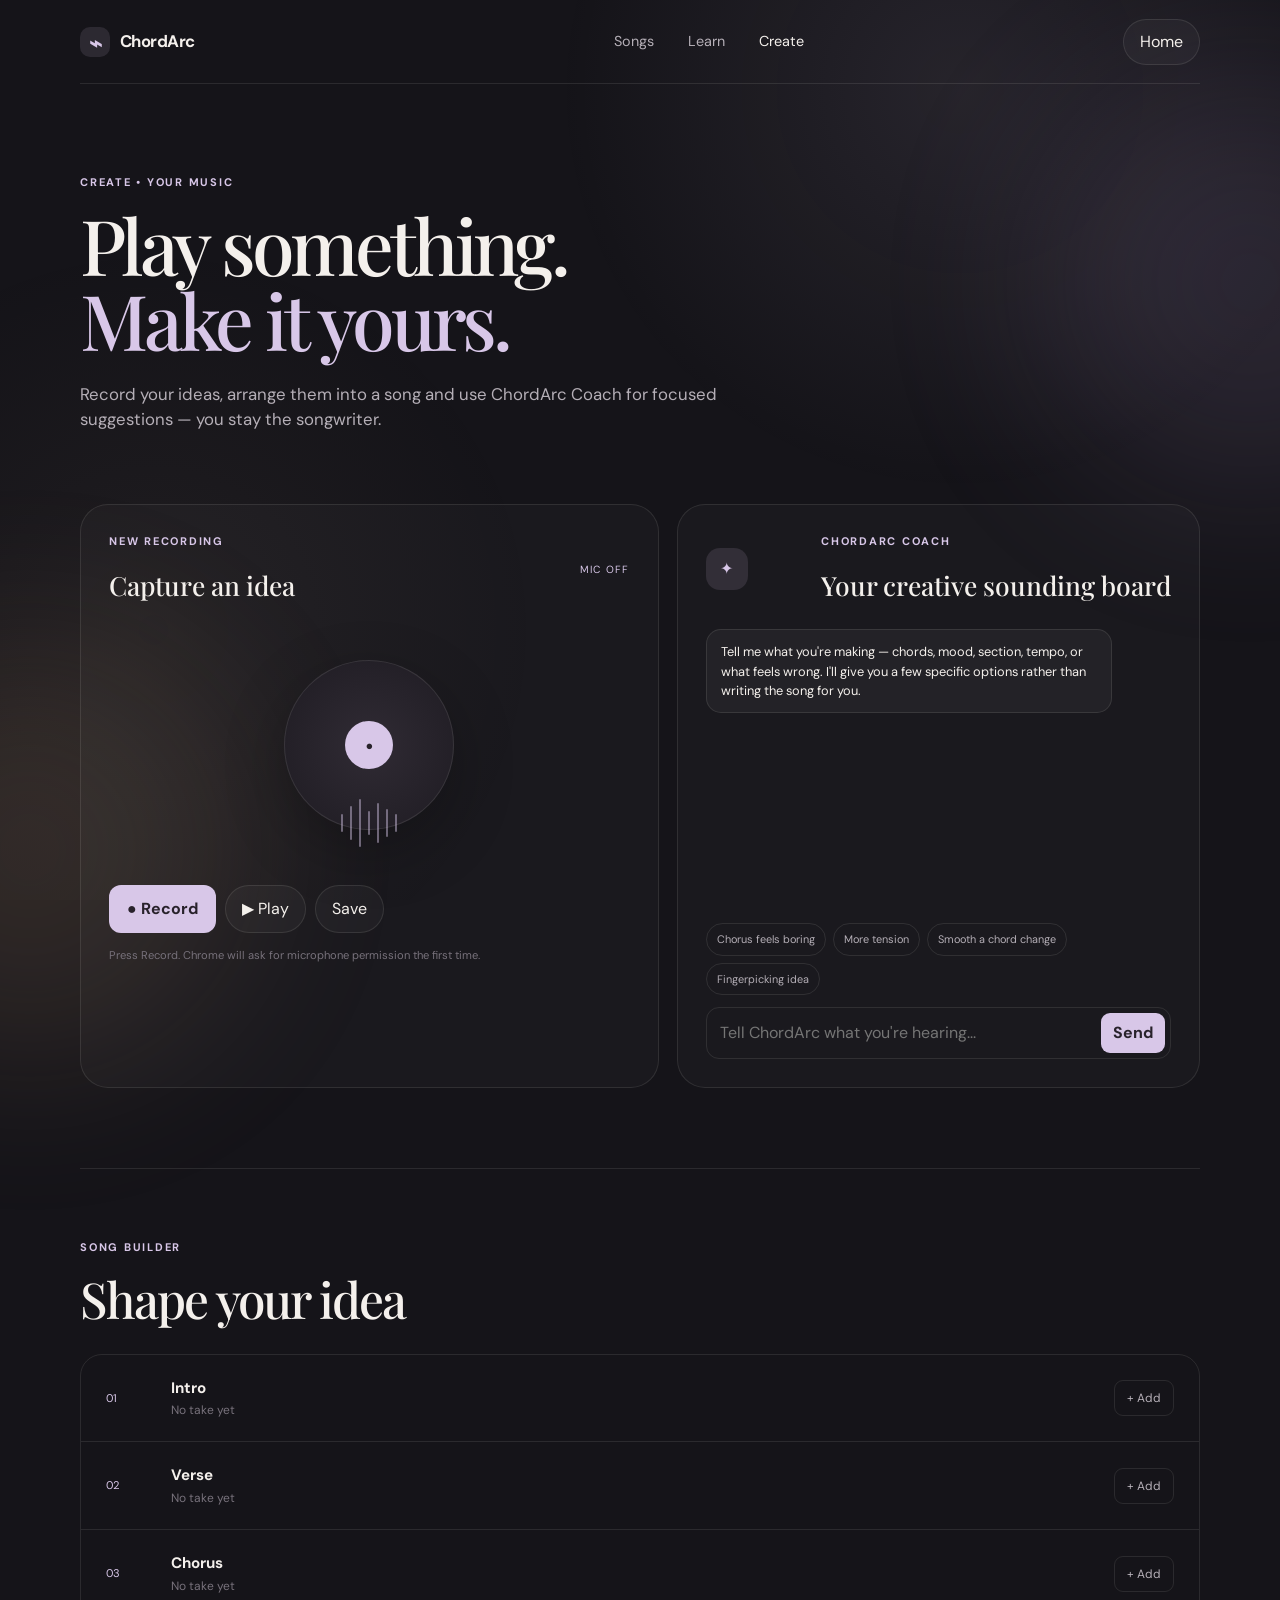
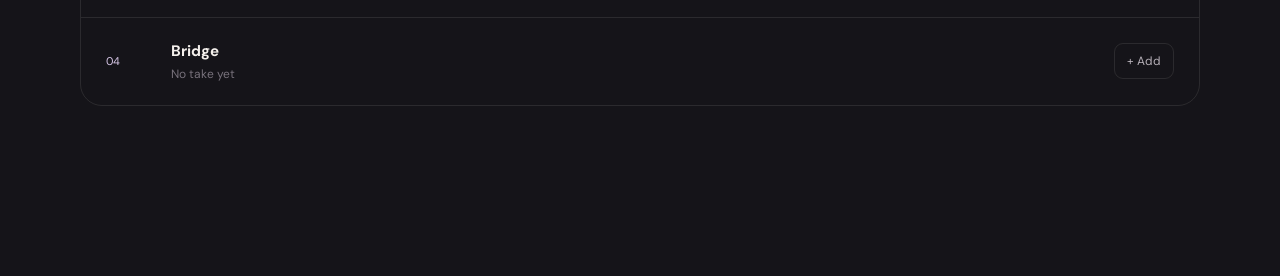
==== commit 8f764d95: "Improve recording reliability and make guitar coach more useful" ====
--- a/create.html
+++ b/create.html
@@ -1,9 +1,9 @@
-<!DOCTYPE html><html lang="en"><head><meta charset="UTF-8"/><meta name="viewport" content="width=device-width,initial-scale=1.0"/><title>Create — ChordArc</title><link rel="preconnect" href="https://fonts.googleapis.com"/><link rel="preconnect" href="https://fonts.gstatic.com" crossorigin/><link href="https://fonts.googleapis.com/css2?family=DM+Sans:wght@400;500;600;700&family=Playfair+Display:wght@500;600&display=swap" rel="stylesheet"/><link rel="stylesheet" href="styles.css"/><link rel="stylesheet" href="pages.css"/></head><body><div class="ambient ambient-one"></div><div class="ambient ambient-two"></div><header class="site-header"><a class="brand" href="index.html"><span class="brand-mark">⌁</span><span>ChordArc</span></a><nav class="main-nav"><a href="index.html">Songs</a><a href="learn.html">Learn</a><a class="active" href="create.html">Create</a></nav><a class="nav-button" href="index.html">Home</a></header><main class="page-main shell"><section class="page-hero create-hero"><p class="eyebrow">CREATE • YOUR MUSIC</p><h1>Play something.<br/><em>Make it yours.</em></h1><p class="page-intro">Record your ideas, arrange them into a song and use ChordArc AI as a creative sounding board — not a songwriter.</p></section><section class="create-workspace"><div class="record-panel" id="recordPanel"><div class="workspace-top"><div><p class="eyebrow">NEW RECORDING</p><h2>Capture an idea</h2></div><span class="record-status" id="recordStatus">READY</span></div><div class="record-visual"><div class="record-circle"><span id="recordIcon">●</span></div><div class="wave-lines"><i></i><i></i><i></i><i></i><i></i><i></i><i></i></div></div><div class="record-controls"><button class="record-button" id="recordButton" type="button" onclick="toggleRecording()"><span>●</span> Record</button><button class="quiet-button" id="playButton" type="button" onclick="playRecording()" disabled>▶ Play</button><button class="quiet-button" id="saveButton" type="button" onclick="downloadRecording()" disabled>Save</button></div><audio id="audioPlayer" controls hidden></audio><p class="record-note" id="recordNote">Click Record and your browser will ask for microphone permission.</p></div><aside class="ai-panel"><div class="ai-heading"><div class="ai-avatar">✦</div><div><p class="eyebrow">CHORDARC AI</p><h2>Your creative sounding board</h2></div></div><div class="chat-messages" id="chatMessages"><div class="chat ai">Hey! Tell me what you're working on. I can suggest chord changes, rhythm ideas or ways to make a section feel different — <strong>but you stay the songwriter.</strong></div></div><div class="suggestions"><button type="button" onclick="askAI('My chorus feels boring.')">My chorus feels boring.</button><button type="button" onclick="askAI('I want more tension.')">I want more tension.</button><button type="button" onclick="askAI('Help me connect these chords.')">Help me connect these chords.</button></div><form class="chat-input" onsubmit="sendAI(event)"><input id="aiInput" placeholder="Tell ChordArc what you're hearing..." autocomplete="off"/><button>Send</button></form></aside></section><section class="learning-section"><div class="section-heading"><div><p class="eyebrow">SONG BUILDER</p><h2>Shape your idea</h2></div></div><div class="song-builder"><div class="builder-section"><span>01</span><div><h3>Intro</h3><p id="introStatus">No take yet</p></div><button type="button" onclick="addTake('Intro')">+ Add</button></div><div class="builder-section"><span>02</span><div><h3>Verse</h3><p id="verseStatus">No take yet</p></div><button type="button" onclick="addTake('Verse')">+ Add</button></div><div class="builder-section"><span>03</span><div><h3>Chorus</h3><p id="chorusStatus">No take yet</p></div><button type="button" onclick="addTake('Chorus')">+ Add</button></div><div class="builder-section"><span>04</span><div><h3>Bridge</h3><p id="bridgeStatus">No take yet</p></div><button type="button" onclick="addTake('Bridge')">+ Add</button></div></div></section></main><div class="toast" id="createToast"></div><script>
-let mediaRecorder=null;let audioChunks=[];let recordingBlob=null;let recordingUrl=null;let stream=null;
-async function toggleRecording(){if(mediaRecorder&&mediaRecorder.state==='recording'){stopRecording();return}if(!navigator.mediaDevices||!navigator.mediaDevices.getUserMedia){showCreateToast('Microphone recording is not supported in this browser.');return}try{stream=await navigator.mediaDevices.getUserMedia({audio:true});audioChunks=[];const options=MediaRecorder.isTypeSupported('audio/webm;codecs=opus')?{mimeType:'audio/webm;codecs=opus'}:{};mediaRecorder=new MediaRecorder(stream,options);mediaRecorder.ondataavailable=e=>{if(e.data.size)audioChunks.push(e.data)};mediaRecorder.onstop=()=>{recordingBlob=new Blob(audioChunks,{type:mediaRecorder.mimeType||'audio/webm'});if(recordingUrl)URL.revokeObjectURL(recordingUrl);recordingUrl=URL.createObjectURL(recordingBlob);const player=document.getElementById('audioPlayer');player.src=recordingUrl;player.hidden=false;document.getElementById('playButton').disabled=false;document.getElementById('saveButton').disabled=false;document.getElementById('recordNote').textContent='Take recorded. Use Play to listen, Save to download, or add it to a section.';if(stream){stream.getTracks().forEach(t=>t.stop());stream=null}};mediaRecorder.start();document.getElementById('recordButton').innerHTML='<span>■</span> Stop recording';document.getElementById('recordStatus').textContent='RECORDING';document.getElementById('recordIcon').textContent='■';document.getElementById('recordPanel').classList.add('recording');document.getElementById('recordNote').textContent='Recording your microphone…';}catch(err){showCreateToast(err.name==='NotAllowedError'?'Microphone permission was denied. Allow it in your browser settings and try again.':'Could not access your microphone.');}}
-function stopRecording(){if(mediaRecorder&&mediaRecorder.state==='recording')mediaRecorder.stop();document.getElementById('recordButton').innerHTML='<span>●</span> Record';document.getElementById('recordStatus').textContent='READY';document.getElementById('recordIcon').textContent='●';document.getElementById('recordPanel').classList.remove('recording')}
-function playRecording(){const p=document.getElementById('audioPlayer');if(!recordingUrl)return;p.hidden=false;p.play().catch(()=>showCreateToast('Press Play on the audio player to listen.'))}
-function downloadRecording(){if(!recordingUrl)return;const a=document.createElement('a');a.href=recordingUrl;a.download='chordarc-guitar-take.webm';a.click()}
-function addTake(section){if(!recordingUrl){showCreateToast('Record a take first.');return}document.getElementById(section.toLowerCase()+'Status').textContent='Your recorded take • ready to play';showCreateToast(`Take added to ${section}.`)}
-function showCreateToast(m){const t=document.getElementById('createToast');t.textContent=m;t.classList.add('show');clearTimeout(window.ct);window.ct=setTimeout(()=>t.classList.remove('show'),3000)}function addMessage(text,cls){const d=document.createElement('div');d.className='chat '+cls;d.textContent=text;document.getElementById('chatMessages').appendChild(d);d.scrollIntoView({behavior:'smooth'})}function askAI(text){document.getElementById('aiInput').value=text;sendAI(new Event('submit'))}function sendAI(e){e.preventDefault();const input=document.getElementById('aiInput');const text=input.value.trim();if(!text)return;addMessage(text,'user');input.value='';setTimeout(()=>{let reply='Try changing one thing at a time. Keep your original idea, then experiment with the last chord, rhythm, or voicing and compare the feel.';const q=text.toLowerCase();if(q.includes('boring'))reply='Try changing the rhythm before changing the chords. You could also hold the final chord longer or use a different voicing in the chorus to make it feel larger.';else if(q.includes('tension'))reply='For more tension, try a chord that wants to resolve. A dominant 7th can create movement without rewriting your whole progression.';else if(q.includes('connect'))reply='Keep common tones ringing and look for the smallest possible finger movement. That usually makes a transition feel smoother.';addMessage(reply,'ai')},450)}
+<!DOCTYPE html><html lang="en"><head><meta charset="UTF-8"/><meta name="viewport" content="width=device-width,initial-scale=1.0"/><title>Create — ChordArc</title><link rel="preconnect" href="https://fonts.googleapis.com"/><link rel="preconnect" href="https://fonts.gstatic.com" crossorigin/><link href="https://fonts.googleapis.com/css2?family=DM+Sans:wght@400;500;600;700&family=Playfair+Display:wght@500;600&display=swap" rel="stylesheet"/><link rel="stylesheet" href="styles.css"/><link rel="stylesheet" href="pages.css"/></head><body><div class="ambient ambient-one"></div><div class="ambient ambient-two"></div><header class="site-header"><a class="brand" href="index.html"><span class="brand-mark">⌁</span><span>ChordArc</span></a><nav class="main-nav"><a href="index.html">Songs</a><a href="learn.html">Learn</a><a class="active" href="create.html">Create</a></nav><a class="nav-button" href="index.html">Home</a></header><main class="page-main shell"><section class="page-hero create-hero"><p class="eyebrow">CREATE • YOUR MUSIC</p><h1>Play something.<br/><em>Make it yours.</em></h1><p class="page-intro">Record your ideas, arrange them into a song and use ChordArc Coach for focused suggestions — you stay the songwriter.</p></section><section class="create-workspace"><div class="record-panel" id="recordPanel"><div class="workspace-top"><div><p class="eyebrow">NEW RECORDING</p><h2>Capture an idea</h2></div><span class="record-status" id="recordStatus">MIC OFF</span></div><div class="record-visual"><div class="record-circle"><span id="recordIcon">●</span></div><div class="wave-lines" aria-hidden="true"><i></i><i></i><i></i><i></i><i></i><i></i><i></i></div></div><div class="record-controls"><button class="record-button" id="recordButton" type="button" onclick="toggleRecording()"><span>●</span> Record</button><button class="quiet-button" id="playButton" type="button" onclick="playRecording()" disabled>▶ Play</button><button class="quiet-button" id="saveButton" type="button" onclick="downloadRecording()" disabled>Save</button></div><audio id="audioPlayer" controls hidden></audio><p class="record-note" id="recordNote">Press Record. Chrome will ask for microphone permission the first time.</p></div><aside class="ai-panel"><div class="ai-heading"><div class="ai-avatar">✦</div><div><p class="eyebrow">CHORDARC COACH</p><h2>Your creative sounding board</h2></div></div><div class="chat-messages" id="chatMessages"><div class="chat ai">Tell me what you're making — chords, mood, section, tempo, or what feels wrong. I'll give you a few specific options rather than writing the song for you.</div></div><div class="suggestions"><button type="button" onclick="askAI('My chorus feels boring. The chords are G Em C D.')">Chorus feels boring</button><button type="button" onclick="askAI('I want more tension before my chorus.')">More tension</button><button type="button" onclick="askAI('Help me connect G to C smoothly.')">Smooth a chord change</button><button type="button" onclick="askAI('Give me a fingerpicking idea for Em C G D.')">Fingerpicking idea</button></div><form class="chat-input" onsubmit="sendAI(event)"><input id="aiInput" placeholder="Tell ChordArc what you're hearing..." autocomplete="off"/><button>Send</button></form></aside></section><section class="learning-section"><div class="section-heading"><div><p class="eyebrow">SONG BUILDER</p><h2>Shape your idea</h2></div></div><div class="song-builder"><div class="builder-section"><span>01</span><div><h3>Intro</h3><p id="introStatus">No take yet</p></div><button type="button" onclick="addTake('Intro')">+ Add</button></div><div class="builder-section"><span>02</span><div><h3>Verse</h3><p id="verseStatus">No take yet</p></div><button type="button" onclick="addTake('Verse')">+ Add</button></div><div class="builder-section"><span>03</span><div><h3>Chorus</h3><p id="chorusStatus">No take yet</p></div><button type="button" onclick="addTake('Chorus')">+ Add</button></div><div class="builder-section"><span>04</span><div><h3>Bridge</h3><p id="bridgeStatus">No take yet</p></div><button type="button" onclick="addTake('Bridge')">+ Add</button></div></div></section></main><div class="toast" id="createToast"></div><script>
+let mediaRecorder=null,audioChunks=[],recordingBlob=null,recordingUrl=null,stream=null;
+async function toggleRecording(){if(mediaRecorder&&mediaRecorder.state==='recording'){stopRecording();return}if(!window.isSecureContext){showCreateToast('Microphone access needs the HTTPS ChordArc site.');return}if(!navigator.mediaDevices?.getUserMedia||!window.MediaRecorder){showCreateToast('This browser does not support microphone recording. Try Chrome or Edge.');return}try{document.getElementById('recordNote').textContent='Requesting microphone permission…';stream=await navigator.mediaDevices.getUserMedia({audio:{echoCancellation:true,noiseSuppression:true,autoGainControl:true}});audioChunks=[];let mime='';for(const type of ['audio/webm;codecs=opus','audio/webm','audio/mp4']){if(MediaRecorder.isTypeSupported(type)){mime=type;break}}mediaRecorder=mime?new MediaRecorder(stream,{mimeType:mime}):new MediaRecorder(stream);mediaRecorder.ondataavailable=e=>{if(e.data&&e.data.size>0)audioChunks.push(e.data)};mediaRecorder.onerror=e=>showCreateToast('The recorder hit an error. Please try again.');mediaRecorder.onstop=()=>{recordingBlob=new Blob(audioChunks,{type:mediaRecorder.mimeType||'audio/webm'});if(recordingUrl)URL.revokeObjectURL(recordingUrl);recordingUrl=URL.createObjectURL(recordingBlob);const player=document.getElementById('audioPlayer');player.src=recordingUrl;player.hidden=false;document.getElementById('playButton').disabled=false;document.getElementById('saveButton').disabled=false;document.getElementById('recordNote').textContent='Recording ready. Play it back, save it, or add it to a section.';if(stream){stream.getTracks().forEach(t=>t.stop());stream=null}};mediaRecorder.start(200);document.getElementById('recordButton').innerHTML='<span>■</span> Stop recording';document.getElementById('recordStatus').textContent='RECORDING';document.getElementById('recordIcon').textContent='■';document.getElementById('recordPanel').classList.add('recording');document.getElementById('recordNote').textContent='Recording your microphone…';}catch(err){if(stream){stream.getTracks().forEach(t=>t.stop());stream=null}document.getElementById('recordStatus').textContent='MIC OFF';document.getElementById('recordNote').textContent=err.name==='NotAllowedError'?'Microphone permission was denied. Click the lock icon beside the address bar → Site settings → Microphone → Allow, then reload.':'Could not start the microphone: '+err.message;showCreateToast(err.name==='NotAllowedError'?'Microphone permission was denied.':'Could not access your microphone.')}}function stopRecording(){if(mediaRecorder&&mediaRecorder.state!=='inactive')mediaRecorder.stop();document.getElementById('recordButton').innerHTML='<span>●</span> Record';document.getElementById('recordStatus').textContent='MIC READY';document.getElementById('recordIcon').textContent='●';document.getElementById('recordPanel').classList.remove('recording')}function playRecording(){if(!recordingUrl)return;const p=document.getElementById('audioPlayer');p.hidden=false;p.play().catch(()=>showCreateToast('Use the audio player controls to start playback.'))}function downloadRecording(){if(!recordingUrl)return;const a=document.createElement('a');a.href=recordingUrl;a.download='chordarc-guitar-take.webm';document.body.appendChild(a);a.click();a.remove()}function addTake(section){if(!recordingUrl){showCreateToast('Record a take first.');return}document.getElementById(section.toLowerCase()+'Status').textContent='Your recorded take • ready to play';showCreateToast(`Take added to ${section}.`)}
+function showCreateToast(m){const t=document.getElementById('createToast');t.textContent=m;t.classList.add('show');clearTimeout(window.ct);window.ct=setTimeout(()=>t.classList.remove('show'),3200)}
+function addMessage(text,cls){const d=document.createElement('div');d.className='chat '+cls;d.textContent=text;document.getElementById('chatMessages').appendChild(d);d.scrollIntoView({behavior:'smooth'})}
+function askAI(text){document.getElementById('aiInput').value=text;sendAI(new Event('submit'))}
+function sendAI(e){e.preventDefault();const input=document.getElementById('aiInput'),text=input.value.trim();if(!text)return;addMessage(text,'user');input.value='';setTimeout(()=>addMessage(coachReply(text),'ai'),350)}
+function coachReply(text){const q=text.toLowerCase();const chords=(text.match(/(?:[a-g](?:#|b)?(?:m|maj|min|sus2|sus4|7|add9|7)?)/gi)||[]).map(x=>x.replace(/[.,]/g,'')).slice(0,8);if(q.includes('boring'))return chords.length>=3?`Since you're using ${chords.join(' → ')}, try changing only the rhythm first: keep the verse pattern, then use longer downstrokes in the chorus. If you still want a harmonic change, swap the final chord for a chord that leads strongly back to ${chords[0]}.`:'Before changing chords, try a rhythm change: longer holds, a pause before the last chord, or a new picking pattern. If you want, give me your current chords and I can suggest two specific alternatives.';if(q.includes('tension'))return'For tension, try a dominant 7 chord or a suspended chord right before the section resolves. For example, hold the last chord for two extra beats, then resolve on beat 1 of the chorus. Keep the change small so the song still sounds like yours.';if(q.includes('connect')||q.includes('smooth'))return chords.length>=2?`For ${chords[0]} → ${chords[1]}, practise the change without strumming first. Move the fingers that travel the furthest first, keep any common fingers close to the strings, then add one slow downstroke. Repeat at about 60 BPM.`:'Tell me the two chords you're connecting, like G → C, and I can give you a focused transition exercise.';if(q.includes('fingerpick'))return'Try P–i–m–a: thumb on the bass note, then index, middle, ring on the higher strings. Play it evenly for one chord, then repeat the exact pattern after each chord change. Start slowly and keep your picking hand relaxed.';if(q.includes('bridge'))return'A bridge can contrast through one main change: quieter dynamics, a different picking pattern, a new chord colour, or a shorter phrase. Pick one of those rather than changing everything at once.';if(q.includes('verse'))return'For a verse, leave some space. Try a lighter pattern or fingerpicking, then save fuller strumming for the chorus so the sections have contrast.';if(q.includes('chorus'))return'For a bigger chorus, try one change in rhythm, dynamics, or voicing before rewriting the progression. A held chord followed by a strong downbeat can make the section feel wider.';return'Give me three things: your current chords, the section (verse/chorus/bridge), and the feeling you want. I’ll suggest a couple of small changes you can test while keeping your original idea.'}
 </script></body></html>
--- a/pages.css
+++ b/pages.css
@@ -1 +1 @@
-.page-main{padding-bottom:100px}.page-hero{padding:90px 0 65px;max-width:780px}.page-hero h1{margin-bottom:25px}.page-hero h1 em{color:var(--accent);font-style:normal}.page-intro{color:var(--muted);font-size:1.05rem;max-width:680px}.learning-section{padding:70px 0;border-top:1px solid var(--line)}.lesson-grid{display:grid;grid-template-columns:repeat(3,1fr);gap:14px}.lesson-card{position:relative;text-align:left;min-height:310px;padding:25px;border:1px solid var(--line);border-radius:var(--radius);background:rgba(255,255,255,.025);color:var(--text);cursor:pointer;transition:.25s}.lesson-card:hover{transform:translateY(-4px);background:rgba(255,255,255,.045);border-color:rgba(255,255,255,.18)}.lesson-featured{background:linear-gradient(145deg,rgba(216,199,232,.12),rgba(255,255,255,.025))}.lesson-tag{color:var(--muted);font-size:.67rem;letter-spacing:.12em}.lesson-card h3{font-family:"Playfair Display",serif;font-weight:500;font-size:1.55rem;margin:35px 0 5px}.lesson-card p{color:var(--muted);font-size:.83rem;margin-bottom:20px}.lesson-card b{color:var(--accent);font-size:.78rem}.chord-diagram{position:absolute;right:25px;top:28px;width:75px;height:100px;display:grid;grid-template-columns:repeat(6,1fr);align-items:start;color:var(--muted);font-size:.7rem}.chord-diagram i{height:88px;border-left:1px solid rgba(255,255,255,.25);grid-row:2}.chord-diagram:after{content:"";position:absolute;left:0;right:0;top:20px;height:2px;background:rgba(255,255,255,.35);box-shadow:0 18px 0 rgba(255,255,255,.2),0 36px 0 rgba(255,255,255,.2),0 54px 0 rgba(255,255,255,.2)}.chord-diagram .dot{position:absolute;width:9px;height:9px;border:0;border-radius:50%;background:var(--accent);z-index:2}.skill-grid{display:grid;grid-template-columns:repeat(4,1fr);gap:14px}.skill-card{min-height:210px;padding:24px;border:1px solid var(--line);border-radius:20px;background:rgba(255,255,255,.025);color:var(--text);text-align:left;cursor:pointer;transition:.25s}.skill-card:hover{transform:translateY(-4px);background:rgba(255,255,255,.045);border-color:rgba(255,255,255,.18)}.skill-card>span{color:var(--accent);font-size:.7rem}.skill-card h3{font-family:"Playfair Display",serif;font-weight:500;font-size:1.35rem;margin:35px 0 8px}.skill-card p{color:var(--muted);font-size:.82rem}.lesson-big-diagram{height:250px;margin:25px 0;border:1px solid var(--line);border-radius:18px;background:rgba(255,255,255,.025);position:relative}.big-strings{position:absolute;left:55px;right:55px;top:40px;display:flex;justify-content:space-between;z-index:1}.big-strings i{border-left:1px solid rgba(255,255,255,.3);height:175px}.big-frets{position:absolute;left:55px;right:55px;top:40px;display:flex;flex-direction:column;gap:34px;z-index:2}.big-frets span{height:1px;background:rgba(255,255,255,.25)}.big-nut{position:absolute;left:55px;right:55px;top:36px;height:5px;background:rgba(255,255,255,.55);border-radius:3px;z-index:3}.big-dots{position:absolute;left:55px;right:55px;top:40px;height:175px;z-index:5;pointer-events:none}.big-dot{position:absolute;width:22px;height:22px;margin-left:-11px;margin-top:-11px;border-radius:50%;background:var(--accent);color:#28222b;display:grid;place-items:center;font-size:.6rem;font-weight:700;box-shadow:0 4px 12px rgba(0,0,0,.25)}.string-labels{position:absolute;left:45px;right:45px;bottom:13px;display:flex;justify-content:space-between;color:#77717b;font-size:.62rem}.open-label{position:absolute;left:45px;right:45px;top:8px;display:flex;justify-content:space-between;color:#77717b;font-size:.75rem}.create-workspace{display:grid;grid-template-columns:1.05fr .95fr;gap:18px;padding:10px 0 80px}.record-panel,.ai-panel{border:1px solid var(--line);border-radius:28px;background:rgba(255,255,255,.025);padding:28px}.workspace-top,.ai-heading{display:flex;justify-content:space-between;align-items:center;gap:15px}.workspace-top h2,.ai-heading h2{font-family:"Playfair Display",serif;font-weight:500;margin:0;font-size:1.65rem}.record-status{font-size:.65rem;letter-spacing:.12em;color:var(--accent)}.record-visual{height:280px;display:grid;place-items:center;position:relative}.record-circle{width:170px;height:170px;border-radius:50%;display:grid;place-items:center;background:radial-gradient(circle,#302b34,#1e1b22);box-shadow:0 20px 60px rgba(0,0,0,.25),inset 0 0 0 1px var(--line)}.record-circle span{width:48px;height:48px;border-radius:50%;display:grid;place-items:center;background:var(--accent);color:#28222b;font-size:.8rem}.record-panel.recording .record-circle span{animation:pulse 1.2s infinite}@keyframes pulse{50%{transform:scale(1.12);opacity:.75}}.wave-lines{position:absolute;left:8%;right:8%;bottom:35px;display:flex;align-items:center;justify-content:center;gap:7px;height:55px}.wave-lines i{width:2px;height:var(--h,30px);background:rgba(216,199,232,.45);border-radius:4px}.wave-lines i:nth-child(1){--h:18px}.wave-lines i:nth-child(2){--h:34px}.wave-lines i:nth-child(3){--h:48px}.wave-lines i:nth-child(4){--h:24px}.wave-lines i:nth-child(5){--h:40px}.wave-lines i:nth-child(6){--h:28px}.wave-lines i:nth-child(7){--h:18px}.record-controls{display:flex;gap:9px;flex-wrap:wrap}.record-button{border:0;border-radius:12px;padding:12px 18px;background:var(--accent);color:#28222b;font-weight:700;cursor:pointer}.quiet-button{cursor:pointer}.record-note{color:#77717b;font-size:.7rem;margin:14px 0 0}.ai-avatar{width:42px;height:42px;border-radius:14px;background:rgba(216,199,232,.12);display:grid;place-items:center;color:var(--accent)}.chat-messages{height:280px;overflow:auto;margin:24px 0 14px;padding-right:4px}.chat{max-width:88%;padding:12px 14px;border-radius:15px;margin-bottom:10px;font-size:.8rem;line-height:1.5}.chat.ai{background:rgba(255,255,255,.045);border:1px solid var(--line)}.chat.user{margin-left:auto;background:rgba(216,199,232,.12);color:#eee6f3}.suggestions{display:flex;gap:7px;flex-wrap:wrap;margin-bottom:12px}.suggestions button{border:1px solid var(--line);background:transparent;color:var(--muted);border-radius:999px;padding:7px 10px;font-size:.68rem;cursor:pointer}.chat-input{display:flex;gap:7px;border:1px solid var(--line);border-radius:13px;padding:5px}.chat-input input{flex:1;min-width:0;border:0;outline:0;background:transparent;color:var(--text);padding:8px}.chat-input button{border:0;background:var(--accent);color:#28222b;border-radius:9px;padding:8px 12px;font-weight:700;cursor:pointer}.song-builder{border:1px solid var(--line);border-radius:22px;overflow:hidden}.builder-section{display:grid;grid-template-columns:55px 1fr auto;align-items:center;gap:10px;padding:22px 25px;border-bottom:1px solid var(--line)}.builder-section:last-child{border-bottom:0}.builder-section>span{color:var(--accent);font-size:.7rem}.builder-section h3{margin:0 0 2px;font-size:.95rem}.builder-section p{margin:0;color:#77717b;font-size:.75rem}.builder-section button{border:1px solid var(--line);background:transparent;color:var(--muted);border-radius:9px;padding:8px 12px;font-size:.75rem;cursor:pointer}.create-hero{padding-bottom:45px}.toast{position:fixed;left:50%;bottom:25px;transform:translate(-50%,20px);opacity:0;pointer-events:none;padding:12px 17px;border:1px solid var(--line);border-radius:999px;background:#26232c;color:var(--text);font-size:.8rem;transition:.25s;z-index:20}.toast.show{opacity:1;transform:translate(-50%,0)}@media(max-width:850px){.lesson-grid,.skill-grid{grid-template-columns:1fr 1fr}.create-workspace{grid-template-columns:1fr}}@media(max-width:600px){.lesson-grid,.skill-grid{grid-template-columns:1fr}.page-hero{padding-top:55px}.record-panel,.ai-panel{padding:22px}.builder-section{grid-template-columns:35px 1fr auto}}
+.page-main{padding-bottom:100px}.page-hero{padding:90px 0 65px;max-width:780px}.page-hero h1{margin-bottom:25px}.page-hero h1 em{color:var(--accent);font-style:normal}.page-intro{color:var(--muted);font-size:1.05rem;max-width:680px}.learning-section{padding:70px 0;border-top:1px solid var(--line)}.lesson-grid{display:grid;grid-template-columns:repeat(3,1fr);gap:14px}.lesson-card{position:relative;text-align:left;min-height:310px;padding:25px;border:1px solid var(--line);border-radius:var(--radius);background:rgba(255,255,255,.025);color:var(--text);cursor:pointer;transition:.25s}.lesson-card:hover{transform:translateY(-4px);background:rgba(255,255,255,.045);border-color:rgba(255,255,255,.18)}.lesson-featured{background:linear-gradient(145deg,rgba(216,199,232,.12),rgba(255,255,255,.025))}.lesson-tag{color:var(--muted);font-size:.67rem;letter-spacing:.12em}.lesson-card h3{font-family:"Playfair Display",serif;font-weight:500;font-size:1.55rem;margin:35px 0 5px}.lesson-card p{color:var(--muted);font-size:.83rem;margin-bottom:20px}.lesson-card b{color:var(--accent);font-size:.78rem}.chord-diagram{position:absolute;right:25px;top:28px;width:75px;height:100px;display:grid;grid-template-columns:repeat(6,1fr);align-items:start;color:var(--muted);font-size:.7rem}.chord-diagram i{height:88px;border-left:1px solid rgba(255,255,255,.25);grid-row:2}.chord-diagram:after{content:"";position:absolute;left:0;right:0;top:20px;height:2px;background:rgba(255,255,255,.35);box-shadow:0 18px 0 rgba(255,255,255,.2),0 36px 0 rgba(255,255,255,.2),0 54px 0 rgba(255,255,255,.2)}.chord-diagram .dot{position:absolute;width:9px;height:9px;border:0;border-radius:50%;background:var(--accent);z-index:2}.skill-grid{display:grid;grid-template-columns:repeat(4,1fr);gap:14px}.skill-card{min-height:210px;padding:24px;border:1px solid var(--line);border-radius:20px;background:rgba(255,255,255,.025);color:var(--text);text-align:left;cursor:pointer;transition:.25s}.skill-card:hover{transform:translateY(-4px);background:rgba(255,255,255,.045);border-color:rgba(255,255,255,.18)}.skill-card>span{color:var(--accent);font-size:.7rem}.skill-card h3{font-family:"Playfair Display",serif;font-weight:500;font-size:1.35rem;margin:35px 0 8px}.skill-card p{color:var(--muted);font-size:.82rem}.lesson-big-diagram{height:250px;margin:25px 0;border:1px solid var(--line);border-radius:18px;background:rgba(255,255,255,.025);position:relative}.big-strings{position:absolute;left:55px;right:55px;top:40px;display:flex;justify-content:space-between;z-index:1}.big-strings i{border-left:1px solid rgba(255,255,255,.3);height:175px}.big-frets{position:absolute;left:55px;right:55px;top:40px;display:flex;flex-direction:column;gap:34px;z-index:2}.big-frets span{height:1px;background:rgba(255,255,255,.25)}.big-nut{position:absolute;left:55px;right:55px;top:36px;height:5px;background:rgba(255,255,255,.55);border-radius:3px;z-index:3}.big-dots{position:absolute;left:55px;right:55px;top:40px;height:175px;z-index:5;pointer-events:none}.big-dot{position:absolute;width:22px;height:22px;margin-left:-11px;margin-top:-11px;border-radius:50%;background:var(--accent);color:#28222b;display:grid;place-items:center;font-size:.6rem;font-weight:700;box-shadow:0 4px 12px rgba(0,0,0,.25)}.string-labels{position:absolute;left:45px;right:45px;bottom:13px;display:flex;justify-content:space-between;color:#77717b;font-size:.62rem}.open-label{position:absolute;left:45px;right:45px;top:8px;display:flex;justify-content:space-between;color:#77717b;font-size:.75rem}.chord-shape-text{font-family:monospace;color:var(--accent);letter-spacing:.08em}.modal-hint{color:#77717b;font-size:.72rem;margin:-5px 0 12px}.progression .chord-chip{cursor:pointer;border:1px solid var(--line);background:rgba(255,255,255,.045);color:var(--text);border-radius:11px;padding:12px 16px;font-weight:600;transition:.2s}.progression .chord-chip:hover{transform:translateY(-2px);border-color:rgba(255,255,255,.2);background:rgba(216,199,232,.2)}.create-workspace{display:grid;grid-template-columns:1.05fr .95fr;gap:18px;padding:10px 0 80px}.record-panel,.ai-panel{border:1px solid var(--line);border-radius:28px;background:rgba(255,255,255,.025);padding:28px}.workspace-top,.ai-heading{display:flex;justify-content:space-between;align-items:center;gap:15px}.workspace-top h2,.ai-heading h2{font-family:"Playfair Display",serif;font-weight:500;margin:0;font-size:1.65rem}.record-status{font-size:.65rem;letter-spacing:.12em;color:var(--accent)}.record-visual{height:280px;display:grid;place-items:center;position:relative}.record-circle{width:170px;height:170px;border-radius:50%;display:grid;place-items:center;background:radial-gradient(circle,#302b34,#1e1b22);box-shadow:0 20px 60px rgba(0,0,0,.25),inset 0 0 0 1px var(--line)}.record-circle span{width:48px;height:48px;border-radius:50%;display:grid;place-items:center;background:var(--accent);color:#28222b;font-size:.8rem}.record-panel.recording .record-circle span{animation:pulse 1.2s infinite}@keyframes pulse{50%{transform:scale(1.12);opacity:.75}}.wave-lines{position:absolute;left:8%;right:8%;bottom:35px;display:flex;align-items:center;justify-content:center;gap:7px;height:55px}.wave-lines i{width:2px;height:var(--h,30px);background:rgba(216,199,232,.45);border-radius:4px}.wave-lines i:nth-child(1){--h:18px}.wave-lines i:nth-child(2){--h:34px}.wave-lines i:nth-child(3){--h:48px}.wave-lines i:nth-child(4){--h:24px}.wave-lines i:nth-child(5){--h:40px}.wave-lines i:nth-child(6){--h:28px}.wave-lines i:nth-child(7){--h:18px}.record-controls{display:flex;gap:9px;flex-wrap:wrap}.record-button{border:0;border-radius:12px;padding:12px 18px;background:var(--accent);color:#28222b;font-weight:700;cursor:pointer}.quiet-button{cursor:pointer}.record-note{color:#77717b;font-size:.7rem;margin:14px 0 0}.ai-avatar{width:42px;height:42px;border-radius:14px;background:rgba(216,199,232,.12);display:grid;place-items:center;color:var(--accent)}.chat-messages{height:280px;overflow:auto;margin:24px 0 14px;padding-right:4px}.chat{max-width:88%;padding:12px 14px;border-radius:15px;margin-bottom:10px;font-size:.8rem;line-height:1.5}.chat.ai{background:rgba(255,255,255,.045);border:1px solid var(--line)}.chat.user{margin-left:auto;background:rgba(216,199,232,.12);color:#eee6f3}.suggestions{display:flex;gap:7px;flex-wrap:wrap;margin-bottom:12px}.suggestions button{border:1px solid var(--line);background:transparent;color:var(--muted);border-radius:999px;padding:7px 10px;font-size:.68rem;cursor:pointer}.chat-input{display:flex;gap:7px;border:1px solid var(--line);border-radius:13px;padding:5px}.chat-input input{flex:1;min-width:0;border:0;outline:0;background:transparent;color:var(--text);padding:8px}.chat-input button{border:0;background:var(--accent);color:#28222b;border-radius:9px;padding:8px 12px;font-weight:700;cursor:pointer}.song-builder{border:1px solid var(--line);border-radius:22px;overflow:hidden}.builder-section{display:grid;grid-template-columns:55px 1fr auto;align-items:center;gap:10px;padding:22px 25px;border-bottom:1px solid var(--line)}.builder-section:last-child{border-bottom:0}.builder-section>span{color:var(--accent);font-size:.7rem}.builder-section h3{margin:0 0 2px;font-size:.95rem}.builder-section p{margin:0;color:#77717b;font-size:.75rem}.builder-section button{border:1px solid var(--line);background:transparent;color:var(--muted);border-radius:9px;padding:8px 12px;font-size:.75rem;cursor:pointer}.create-hero{padding-bottom:45px}.toast{position:fixed;left:50%;bottom:25px;transform:translate(-50%,20px);opacity:0;pointer-events:none;padding:12px 17px;border:1px solid var(--line);border-radius:999px;background:#26232c;color:var(--text);font-size:.8rem;transition:.25s;z-index:20}.toast.show{opacity:1;transform:translate(-50%,0)}@media(max-width:850px){.lesson-grid,.skill-grid{grid-template-columns:1fr 1fr}.create-workspace{grid-template-columns:1fr}}@media(max-width:600px){.lesson-grid,.skill-grid{grid-template-columns:1fr}.page-hero{padding-top:55px}.record-panel,.ai-panel{padding:22px}.builder-section{grid-template-columns:35px 1fr auto}}
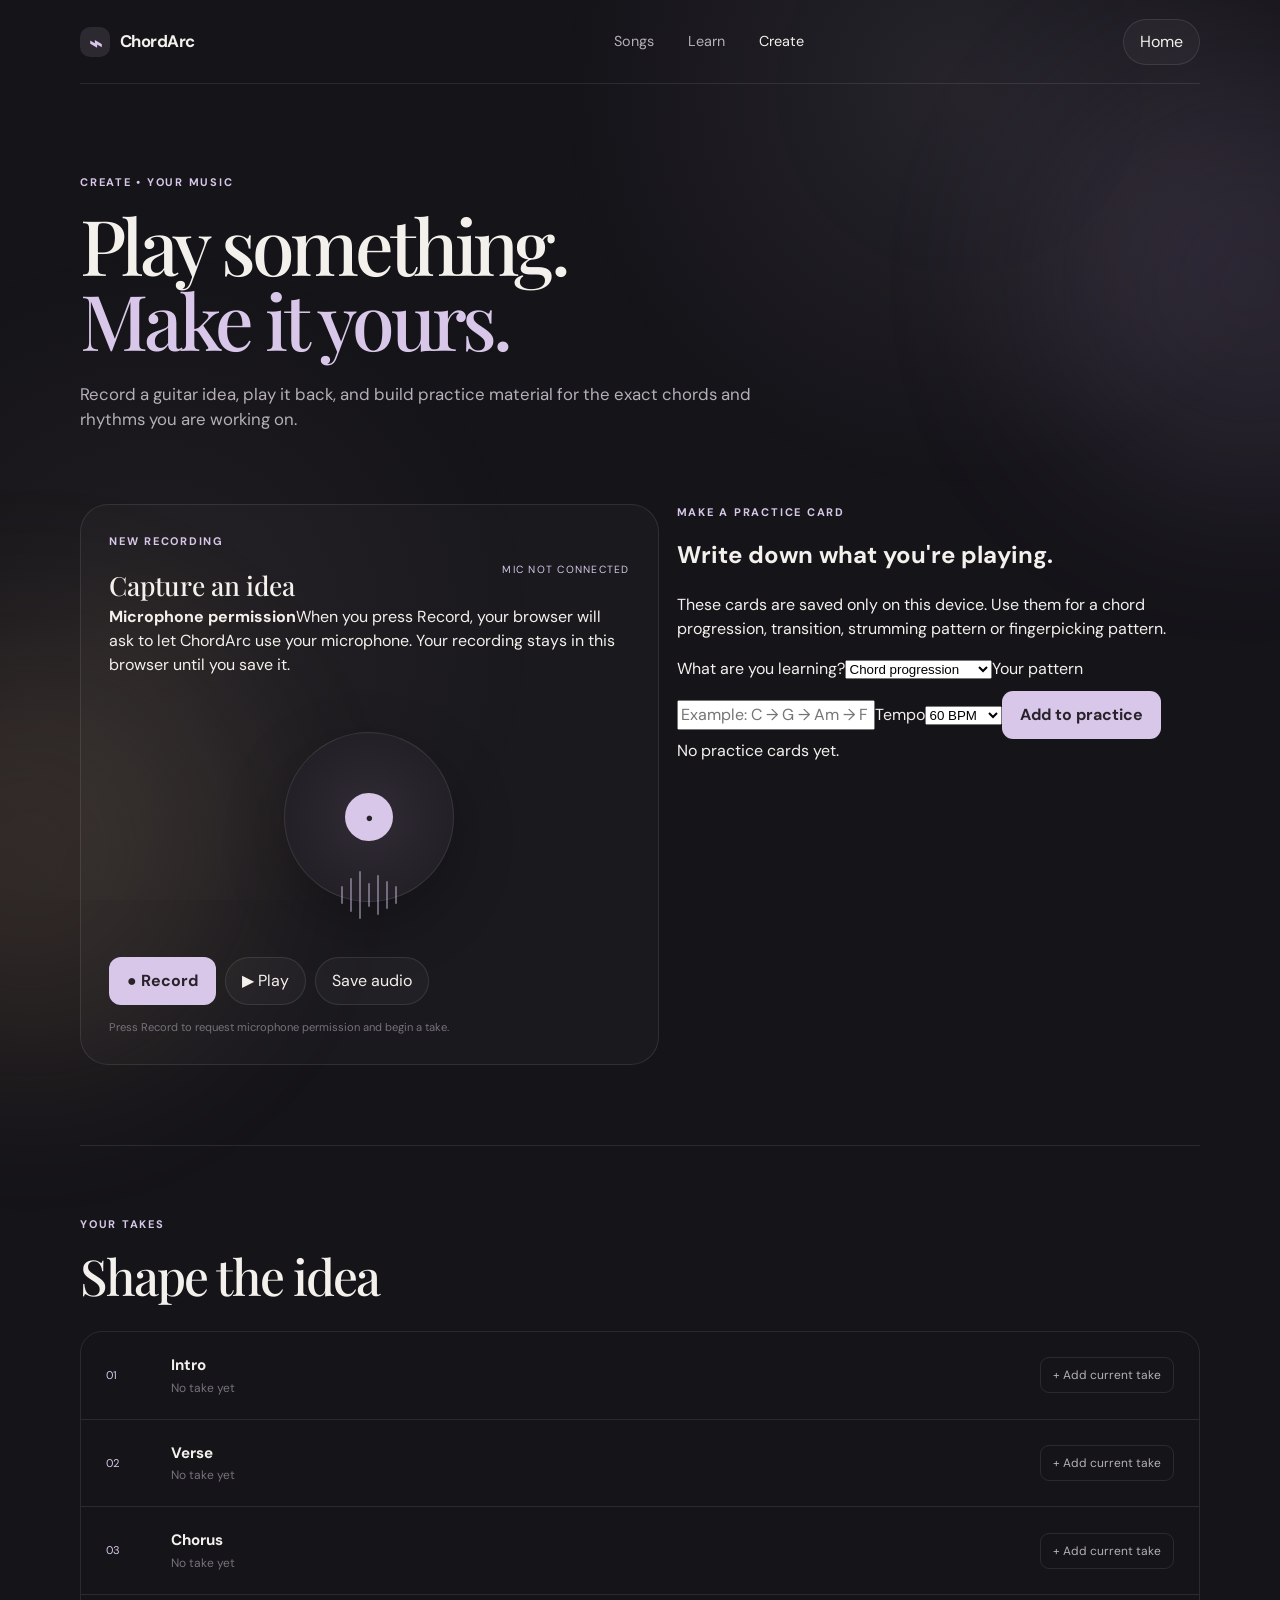
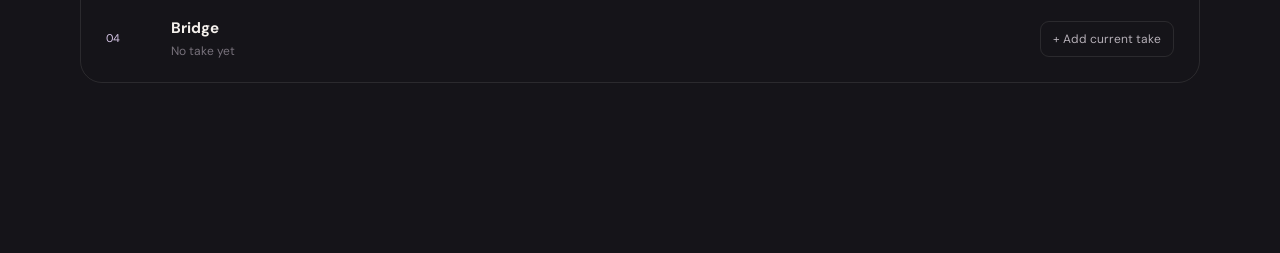
==== commit f196bf9f: "Remove AI and rebuild Create with working recorder and practice inputs" ====
--- a/create.html
+++ b/create.html
@@ -1,9 +1,14 @@
-<!DOCTYPE html><html lang="en"><head><meta charset="UTF-8"/><meta name="viewport" content="width=device-width,initial-scale=1.0"/><title>Create — ChordArc</title><link rel="preconnect" href="https://fonts.googleapis.com"/><link rel="preconnect" href="https://fonts.gstatic.com" crossorigin/><link href="https://fonts.googleapis.com/css2?family=DM+Sans:wght@400;500;600;700&family=Playfair+Display:wght@500;600&display=swap" rel="stylesheet"/><link rel="stylesheet" href="styles.css"/><link rel="stylesheet" href="pages.css"/></head><body><div class="ambient ambient-one"></div><div class="ambient ambient-two"></div><header class="site-header"><a class="brand" href="index.html"><span class="brand-mark">⌁</span><span>ChordArc</span></a><nav class="main-nav"><a href="index.html">Songs</a><a href="learn.html">Learn</a><a class="active" href="create.html">Create</a></nav><a class="nav-button" href="index.html">Home</a></header><main class="page-main shell"><section class="page-hero create-hero"><p class="eyebrow">CREATE • YOUR MUSIC</p><h1>Play something.<br/><em>Make it yours.</em></h1><p class="page-intro">Record your ideas, arrange them into a song and use ChordArc Coach for focused suggestions — you stay the songwriter.</p></section><section class="create-workspace"><div class="record-panel" id="recordPanel"><div class="workspace-top"><div><p class="eyebrow">NEW RECORDING</p><h2>Capture an idea</h2></div><span class="record-status" id="recordStatus">MIC OFF</span></div><div class="record-visual"><div class="record-circle"><span id="recordIcon">●</span></div><div class="wave-lines" aria-hidden="true"><i></i><i></i><i></i><i></i><i></i><i></i><i></i></div></div><div class="record-controls"><button class="record-button" id="recordButton" type="button" onclick="toggleRecording()"><span>●</span> Record</button><button class="quiet-button" id="playButton" type="button" onclick="playRecording()" disabled>▶ Play</button><button class="quiet-button" id="saveButton" type="button" onclick="downloadRecording()" disabled>Save</button></div><audio id="audioPlayer" controls hidden></audio><p class="record-note" id="recordNote">Press Record. Chrome will ask for microphone permission the first time.</p></div><aside class="ai-panel"><div class="ai-heading"><div class="ai-avatar">✦</div><div><p class="eyebrow">CHORDARC COACH</p><h2>Your creative sounding board</h2></div></div><div class="chat-messages" id="chatMessages"><div class="chat ai">Tell me what you're making — chords, mood, section, tempo, or what feels wrong. I'll give you a few specific options rather than writing the song for you.</div></div><div class="suggestions"><button type="button" onclick="askAI('My chorus feels boring. The chords are G Em C D.')">Chorus feels boring</button><button type="button" onclick="askAI('I want more tension before my chorus.')">More tension</button><button type="button" onclick="askAI('Help me connect G to C smoothly.')">Smooth a chord change</button><button type="button" onclick="askAI('Give me a fingerpicking idea for Em C G D.')">Fingerpicking idea</button></div><form class="chat-input" onsubmit="sendAI(event)"><input id="aiInput" placeholder="Tell ChordArc what you're hearing..." autocomplete="off"/><button>Send</button></form></aside></section><section class="learning-section"><div class="section-heading"><div><p class="eyebrow">SONG BUILDER</p><h2>Shape your idea</h2></div></div><div class="song-builder"><div class="builder-section"><span>01</span><div><h3>Intro</h3><p id="introStatus">No take yet</p></div><button type="button" onclick="addTake('Intro')">+ Add</button></div><div class="builder-section"><span>02</span><div><h3>Verse</h3><p id="verseStatus">No take yet</p></div><button type="button" onclick="addTake('Verse')">+ Add</button></div><div class="builder-section"><span>03</span><div><h3>Chorus</h3><p id="chorusStatus">No take yet</p></div><button type="button" onclick="addTake('Chorus')">+ Add</button></div><div class="builder-section"><span>04</span><div><h3>Bridge</h3><p id="bridgeStatus">No take yet</p></div><button type="button" onclick="addTake('Bridge')">+ Add</button></div></div></section></main><div class="toast" id="createToast"></div><script>
-let mediaRecorder=null,audioChunks=[],recordingBlob=null,recordingUrl=null,stream=null;
-async function toggleRecording(){if(mediaRecorder&&mediaRecorder.state==='recording'){stopRecording();return}if(!window.isSecureContext){showCreateToast('Microphone access needs the HTTPS ChordArc site.');return}if(!navigator.mediaDevices?.getUserMedia||!window.MediaRecorder){showCreateToast('This browser does not support microphone recording. Try Chrome or Edge.');return}try{document.getElementById('recordNote').textContent='Requesting microphone permission…';stream=await navigator.mediaDevices.getUserMedia({audio:{echoCancellation:true,noiseSuppression:true,autoGainControl:true}});audioChunks=[];let mime='';for(const type of ['audio/webm;codecs=opus','audio/webm','audio/mp4']){if(MediaRecorder.isTypeSupported(type)){mime=type;break}}mediaRecorder=mime?new MediaRecorder(stream,{mimeType:mime}):new MediaRecorder(stream);mediaRecorder.ondataavailable=e=>{if(e.data&&e.data.size>0)audioChunks.push(e.data)};mediaRecorder.onerror=e=>showCreateToast('The recorder hit an error. Please try again.');mediaRecorder.onstop=()=>{recordingBlob=new Blob(audioChunks,{type:mediaRecorder.mimeType||'audio/webm'});if(recordingUrl)URL.revokeObjectURL(recordingUrl);recordingUrl=URL.createObjectURL(recordingBlob);const player=document.getElementById('audioPlayer');player.src=recordingUrl;player.hidden=false;document.getElementById('playButton').disabled=false;document.getElementById('saveButton').disabled=false;document.getElementById('recordNote').textContent='Recording ready. Play it back, save it, or add it to a section.';if(stream){stream.getTracks().forEach(t=>t.stop());stream=null}};mediaRecorder.start(200);document.getElementById('recordButton').innerHTML='<span>■</span> Stop recording';document.getElementById('recordStatus').textContent='RECORDING';document.getElementById('recordIcon').textContent='■';document.getElementById('recordPanel').classList.add('recording');document.getElementById('recordNote').textContent='Recording your microphone…';}catch(err){if(stream){stream.getTracks().forEach(t=>t.stop());stream=null}document.getElementById('recordStatus').textContent='MIC OFF';document.getElementById('recordNote').textContent=err.name==='NotAllowedError'?'Microphone permission was denied. Click the lock icon beside the address bar → Site settings → Microphone → Allow, then reload.':'Could not start the microphone: '+err.message;showCreateToast(err.name==='NotAllowedError'?'Microphone permission was denied.':'Could not access your microphone.')}}function stopRecording(){if(mediaRecorder&&mediaRecorder.state!=='inactive')mediaRecorder.stop();document.getElementById('recordButton').innerHTML='<span>●</span> Record';document.getElementById('recordStatus').textContent='MIC READY';document.getElementById('recordIcon').textContent='●';document.getElementById('recordPanel').classList.remove('recording')}function playRecording(){if(!recordingUrl)return;const p=document.getElementById('audioPlayer');p.hidden=false;p.play().catch(()=>showCreateToast('Use the audio player controls to start playback.'))}function downloadRecording(){if(!recordingUrl)return;const a=document.createElement('a');a.href=recordingUrl;a.download='chordarc-guitar-take.webm';document.body.appendChild(a);a.click();a.remove()}function addTake(section){if(!recordingUrl){showCreateToast('Record a take first.');return}document.getElementById(section.toLowerCase()+'Status').textContent='Your recorded take • ready to play';showCreateToast(`Take added to ${section}.`)}
-function showCreateToast(m){const t=document.getElementById('createToast');t.textContent=m;t.classList.add('show');clearTimeout(window.ct);window.ct=setTimeout(()=>t.classList.remove('show'),3200)}
-function addMessage(text,cls){const d=document.createElement('div');d.className='chat '+cls;d.textContent=text;document.getElementById('chatMessages').appendChild(d);d.scrollIntoView({behavior:'smooth'})}
-function askAI(text){document.getElementById('aiInput').value=text;sendAI(new Event('submit'))}
-function sendAI(e){e.preventDefault();const input=document.getElementById('aiInput'),text=input.value.trim();if(!text)return;addMessage(text,'user');input.value='';setTimeout(()=>addMessage(coachReply(text),'ai'),350)}
-function coachReply(text){const q=text.toLowerCase();const chords=(text.match(/(?:[a-g](?:#|b)?(?:m|maj|min|sus2|sus4|7|add9|7)?)/gi)||[]).map(x=>x.replace(/[.,]/g,'')).slice(0,8);if(q.includes('boring'))return chords.length>=3?`Since you're using ${chords.join(' → ')}, try changing only the rhythm first: keep the verse pattern, then use longer downstrokes in the chorus. If you still want a harmonic change, swap the final chord for a chord that leads strongly back to ${chords[0]}.`:'Before changing chords, try a rhythm change: longer holds, a pause before the last chord, or a new picking pattern. If you want, give me your current chords and I can suggest two specific alternatives.';if(q.includes('tension'))return'For tension, try a dominant 7 chord or a suspended chord right before the section resolves. For example, hold the last chord for two extra beats, then resolve on beat 1 of the chorus. Keep the change small so the song still sounds like yours.';if(q.includes('connect')||q.includes('smooth'))return chords.length>=2?`For ${chords[0]} → ${chords[1]}, practise the change without strumming first. Move the fingers that travel the furthest first, keep any common fingers close to the strings, then add one slow downstroke. Repeat at about 60 BPM.`:'Tell me the two chords you're connecting, like G → C, and I can give you a focused transition exercise.';if(q.includes('fingerpick'))return'Try P–i–m–a: thumb on the bass note, then index, middle, ring on the higher strings. Play it evenly for one chord, then repeat the exact pattern after each chord change. Start slowly and keep your picking hand relaxed.';if(q.includes('bridge'))return'A bridge can contrast through one main change: quieter dynamics, a different picking pattern, a new chord colour, or a shorter phrase. Pick one of those rather than changing everything at once.';if(q.includes('verse'))return'For a verse, leave some space. Try a lighter pattern or fingerpicking, then save fuller strumming for the chorus so the sections have contrast.';if(q.includes('chorus'))return'For a bigger chorus, try one change in rhythm, dynamics, or voicing before rewriting the progression. A held chord followed by a strong downbeat can make the section feel wider.';return'Give me three things: your current chords, the section (verse/chorus/bridge), and the feeling you want. I’ll suggest a couple of small changes you can test while keeping your original idea.'}
+<!DOCTYPE html><html lang="en"><head><meta charset="UTF-8"><meta name="viewport" content="width=device-width,initial-scale=1"><title>Create — ChordArc</title><link rel="preconnect" href="https://fonts.googleapis.com"><link rel="preconnect" href="https://fonts.gstatic.com" crossorigin><link href="https://fonts.googleapis.com/css2?family=DM+Sans:wght@400;500;600;700&family=Playfair+Display:wght@500;600&display=swap" rel="stylesheet"><link rel="stylesheet" href="styles.css"><link rel="stylesheet" href="pages.css"></head><body><div class="ambient ambient-one"></div><div class="ambient ambient-two"></div><header class="site-header"><a class="brand" href="index.html"><span class="brand-mark">⌁</span><span>ChordArc</span></a><nav class="main-nav"><a href="index.html">Songs</a><a href="learn.html">Learn</a><a class="active" href="create.html">Create</a></nav><a class="nav-button" href="index.html">Home</a></header>
+<main class="page-main shell"><section class="page-hero create-hero"><p class="eyebrow">CREATE • YOUR MUSIC</p><h1>Play something.<br><em>Make it yours.</em></h1><p class="page-intro">Record a guitar idea, play it back, and build practice material for the exact chords and rhythms you are working on.</p></section>
+<section class="create-workspace"><div class="record-panel" id="recordPanel"><div class="workspace-top"><div><p class="eyebrow">NEW RECORDING</p><h2>Capture an idea</h2></div><span class="record-status" id="recordStatus">MIC NOT CONNECTED</span></div><div class="permission-note"><strong>Microphone permission</strong><span>When you press Record, your browser will ask to let ChordArc use your microphone. Your recording stays in this browser until you save it.</span></div><div class="record-visual"><div class="record-circle"><span id="recordIcon">●</span></div><div class="wave-lines" aria-hidden="true"><i></i><i></i><i></i><i></i><i></i><i></i><i></i></div></div><div class="record-controls"><button class="record-button" id="recordButton" type="button"> <span>●</span> Record</button><button class="quiet-button" id="playButton" type="button" disabled>▶ Play</button><button class="quiet-button" id="saveButton" type="button" disabled>Save audio</button></div><audio id="audioPlayer" controls hidden></audio><p class="record-note" id="recordNote">Press Record to request microphone permission and begin a take.</p></div>
+<aside class="create-tools"><div class="tool-heading"><p class="eyebrow">MAKE A PRACTICE CARD</p><h2>Write down what you're playing.</h2><p>These cards are saved only on this device. Use them for a chord progression, transition, strumming pattern or fingerpicking pattern.</p></div><div class="create-form"><label>What are you learning?<select id="toolType"><option value="progression">Chord progression</option><option value="transition">Chord transition</option><option value="strum">Strumming pattern</option><option value="pick">Fingerpicking pattern</option></select></label><label>Your pattern<input id="toolValue" placeholder="Example: C → G → Am → F" autocomplete="off"></label><label>Tempo<select id="toolTempo"><option>60 BPM</option><option>70 BPM</option><option>80 BPM</option><option>90 BPM</option><option>100 BPM</option></select></label><button class="primary-button" id="addTool">Add to practice</button></div><div class="create-saved" id="createSaved"></div></aside></section>
+<section class="learning-section"><div class="section-heading"><div><p class="eyebrow">YOUR TAKES</p><h2>Shape the idea</h2></div></div><div class="song-builder"><div class="builder-section"><span>01</span><div><h3>Intro</h3><p id="introStatus">No take yet</p></div><button data-section="Intro">+ Add current take</button></div><div class="builder-section"><span>02</span><div><h3>Verse</h3><p id="verseStatus">No take yet</p></div><button data-section="Verse">+ Add current take</button></div><div class="builder-section"><span>03</span><div><h3>Chorus</h3><p id="chorusStatus">No take yet</p></div><button data-section="Chorus">+ Add current take</button></div><div class="builder-section"><span>04</span><div><h3>Bridge</h3><p id="bridgeStatus">No take yet</p></div><button data-section="Bridge">+ Add current take</button></div></div></section></main><div class="toast" id="createToast"></div>
+<script>
+let recorder=null,chunks=[],recordingBlob=null,recordingUrl=null,stream=null;const $=id=>document.getElementById(id);
+function toast(m){$('createToast').textContent=m;$('createToast').classList.add('show');clearTimeout(window.ct);window.ct=setTimeout(()=>$('createToast').classList.remove('show'),3000)}
+async function startRecording(){if(!window.isSecureContext){$('recordNote').textContent='Microphone recording needs the secure HTTPS ChordArc site.';toast('Open ChordArc through GitHub Pages (HTTPS) to record.');return}if(!navigator.mediaDevices||!navigator.mediaDevices.getUserMedia||!window.MediaRecorder){toast('This browser does not support recording. Try current Chrome or Edge.');return}try{$('recordNote').textContent='Requesting microphone permission…';stream=await navigator.mediaDevices.getUserMedia({audio:{echoCancellation:true,noiseSuppression:true,autoGainControl:true}});chunks=[];let mime='';for(const t of ['audio/webm;codecs=opus','audio/webm','audio/mp4'])if(MediaRecorder.isTypeSupported(t)){mime=t;break}recorder=mime?new MediaRecorder(stream,{mimeType:mime}):new MediaRecorder(stream);recorder.ondataavailable=e=>{if(e.data.size)chunks.push(e.data)};recorder.onerror=()=>toast('The recorder encountered an error. Please try another take.');recorder.onstop=finishRecording;recorder.start(200);$('recordButton').innerHTML='<span>■</span> Stop recording';$('recordStatus').textContent='RECORDING';$('recordIcon').textContent='■';$('recordPanel').classList.add('recording');$('recordNote').textContent='Recording… press Stop when you are done.'}catch(e){if(stream){stream.getTracks().forEach(t=>t.stop());stream=null}$('recordStatus').textContent='MIC NOT CONNECTED';$('recordNote').textContent=e.name==='NotAllowedError'?'Microphone permission was denied. Allow Microphone for this site in the browser address-bar settings, then try again.':'Could not access the microphone: '+e.message;toast(e.name==='NotAllowedError'?'Microphone permission denied.':'Microphone could not be accessed.')}}
+function stopRecording(){if(recorder&&recorder.state==='recording')recorder.stop();$('recordButton').disabled=true;$('recordNote').textContent='Finishing your take…'}
+function finishRecording(){recordingBlob=new Blob(chunks,{type:recorder.mimeType||'audio/webm'});if(recordingUrl)URL.revokeObjectURL(recordingUrl);recordingUrl=URL.createObjectURL(recordingBlob);$('audioPlayer').src=recordingUrl;$('audioPlayer').hidden=false;$('playButton').disabled=false;$('saveButton').disabled=false;$('recordButton').disabled=false;$('recordButton').innerHTML='<span>●</span> Record again';$('recordStatus').textContent='TAKE READY';$('recordIcon').textContent='●';$('recordPanel').classList.remove('recording');$('recordNote').textContent='Take ready. Play it back or save the audio file.';if(stream){stream.getTracks().forEach(t=>t.stop());stream=null}}
+$('recordButton').onclick=()=>recorder&&recorder.state==='recording'?stopRecording():startRecording();$('playButton').onclick=()=>recordingUrl&&$('audioPlayer').play();$('saveButton').onclick=()=>{if(!recordingUrl)return;const a=document.createElement('a');a.href=recordingUrl;a.download='chordarc-guitar-take.webm';a.click()};
+const labels={progression:'CHORD PROGRESSION',transition:'CHORD TRANSITION',strum:'STRUMMING',pick:'FINGERPICKING'};function loadCards(){const list=JSON.parse(localStorage.getItem('chordarcPractice')||'[]');$('createSaved').innerHTML=list.length?'<p class="eyebrow">SAVED PRACTICE</p>'+list.map((x,i)=>`<article class="practice-card"><div><span>${labels[x.type]}</span><strong>${esc(x.value)}</strong><small>${x.tempo}</small></div><button onclick="removeCard(${i})">×</button></article>`).join(''):'<div class="empty-practice">No practice cards yet.</div>'}function esc(s){const d=document.createElement('div');d.textContent=s;return d.innerHTML}function removeCard(i){const a=JSON.parse(localStorage.getItem('chordarcPractice')||'[]');a.splice(i,1);localStorage.setItem('chordarcPractice',JSON.stringify(a));loadCards()}$('addTool').onclick=()=>{const value=$('toolValue').value.trim();if(!value){toast('Write a pattern first.');return}const a=JSON.parse(localStorage.getItem('chordarcPractice')||'[]');a.unshift({type:$('toolType').value,value,tempo:$('toolTempo').value,created:Date.now()});localStorage.setItem('chordarcPractice',JSON.stringify(a.slice(0,30)));$('toolValue').value='';loadCards();toast('Practice card added.')};document.querySelectorAll('[data-section]').forEach(b=>b.onclick=()=>{if(!recordingUrl){toast('Record a take first.');return}const s=b.dataset.section;$(`${s.toLowerCase()}Status`).textContent='Current take added • ready to play';toast(`Take added to ${s}.`)});loadCards();
 </script></body></html>
